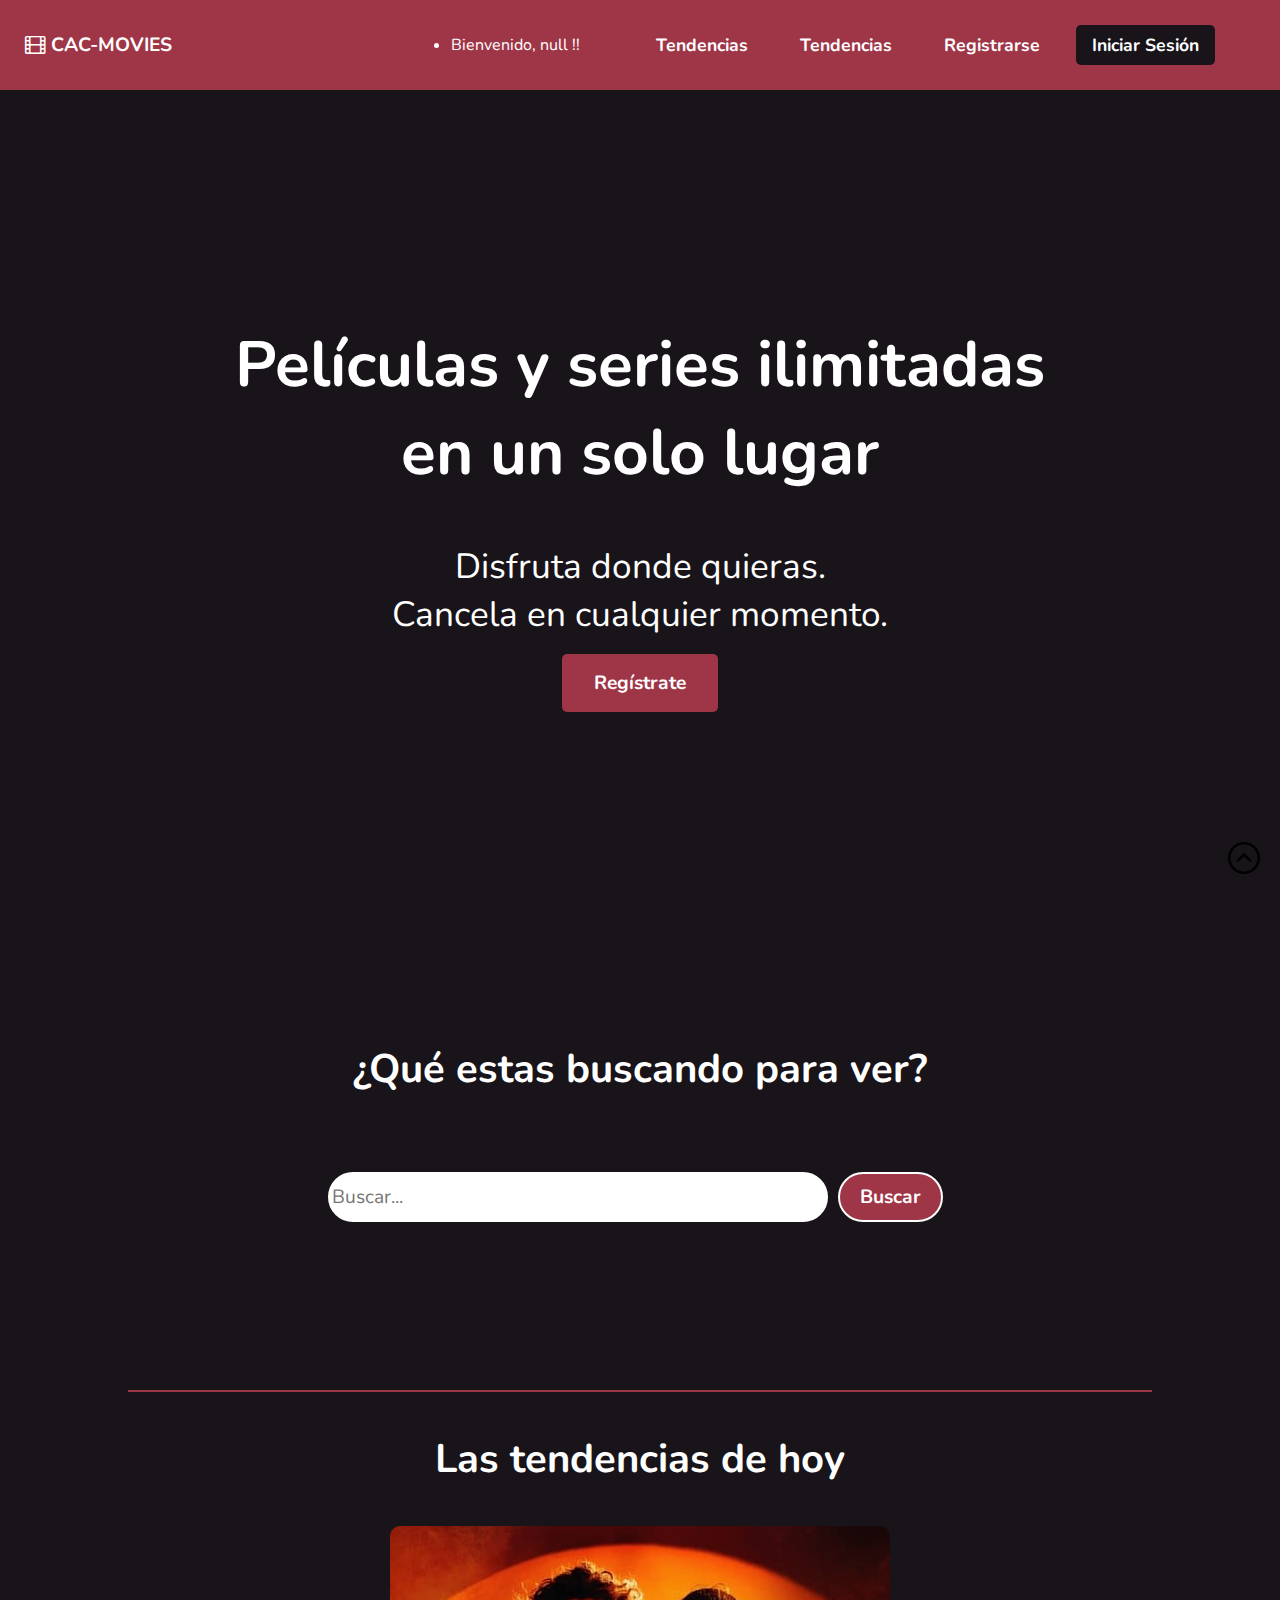
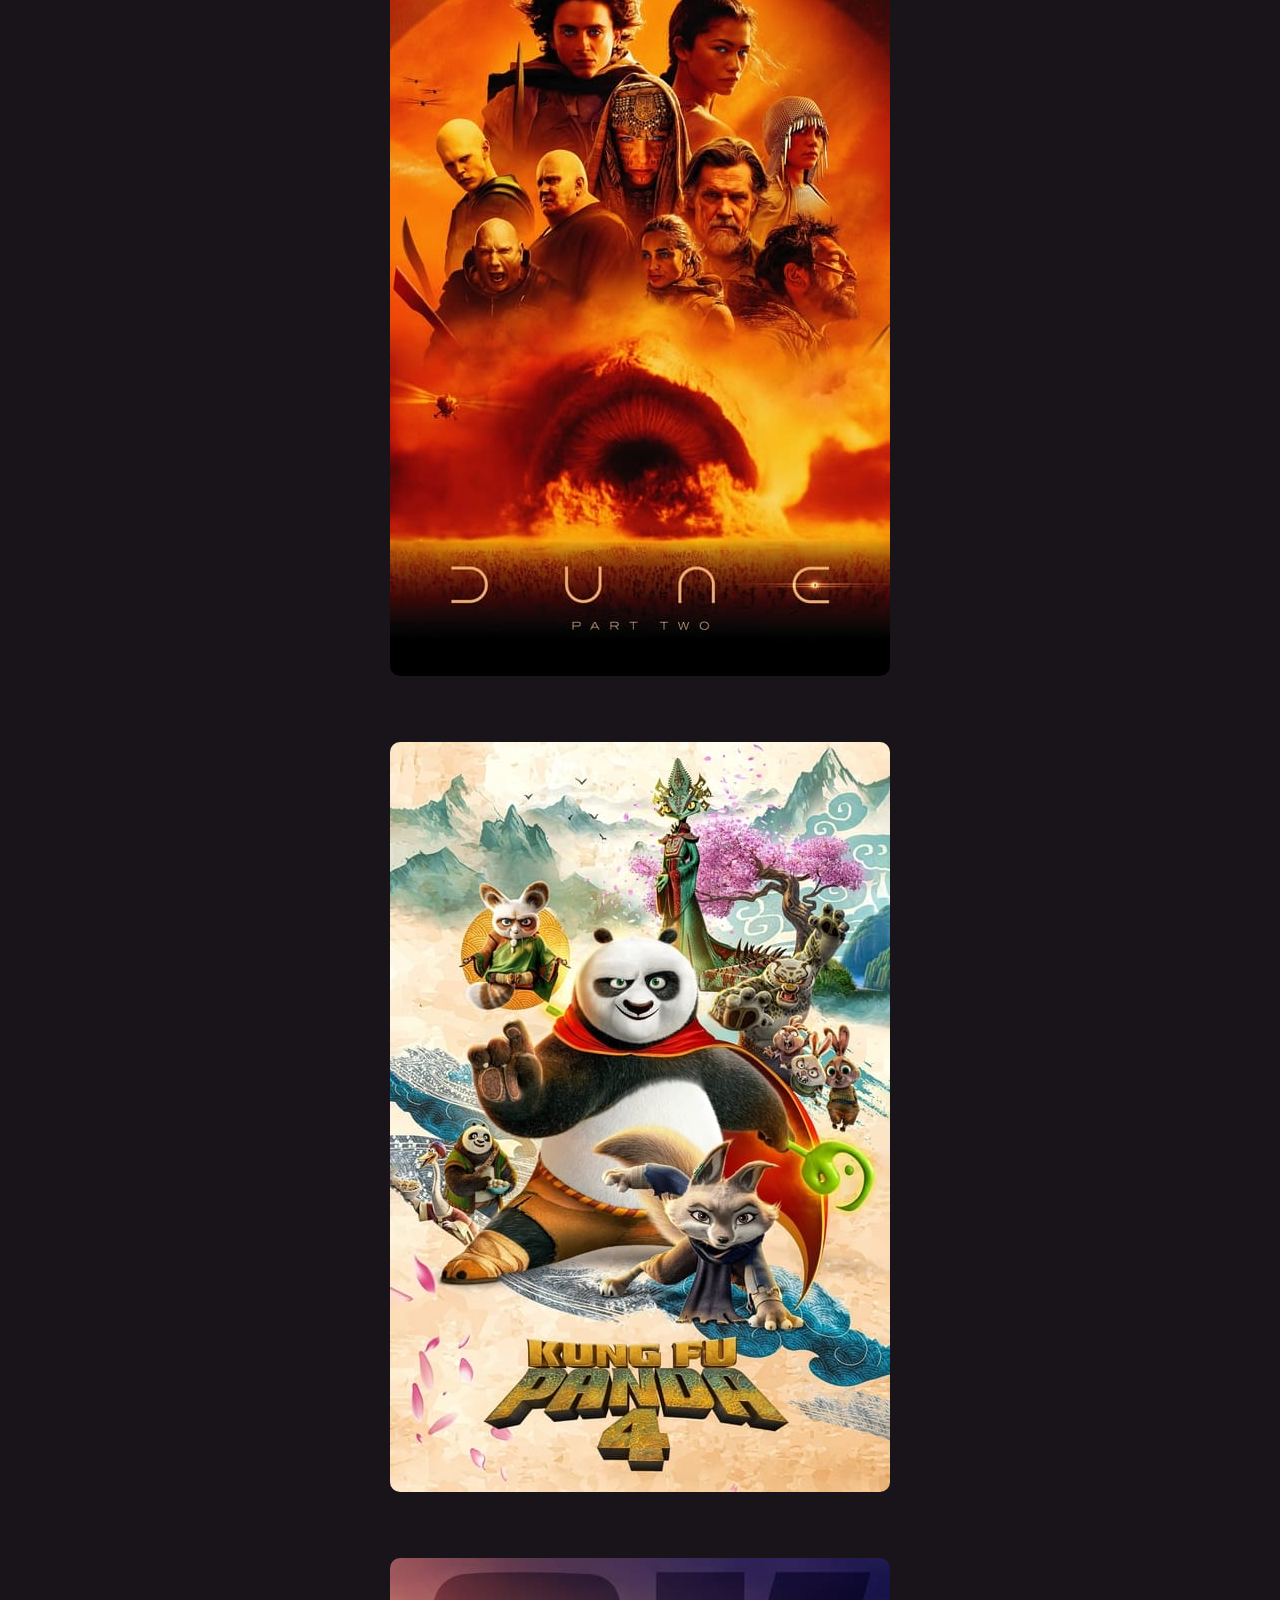
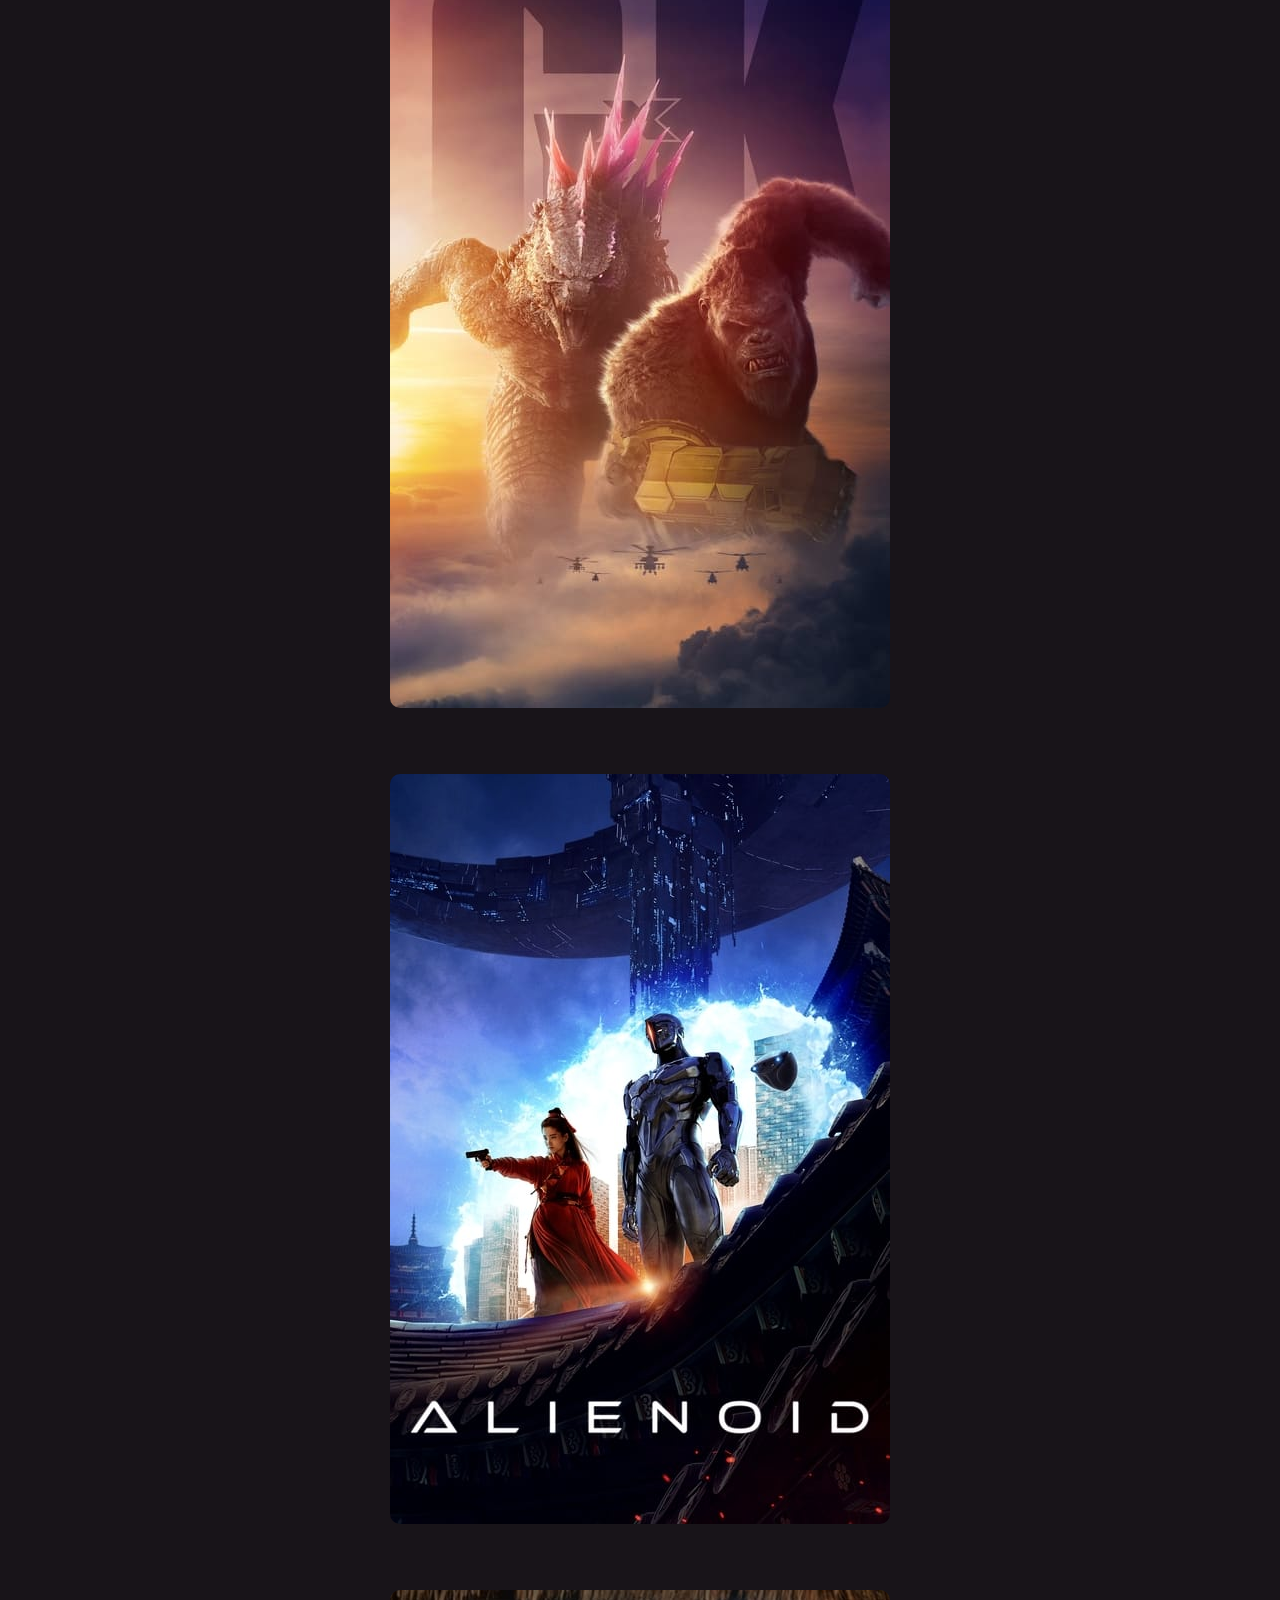
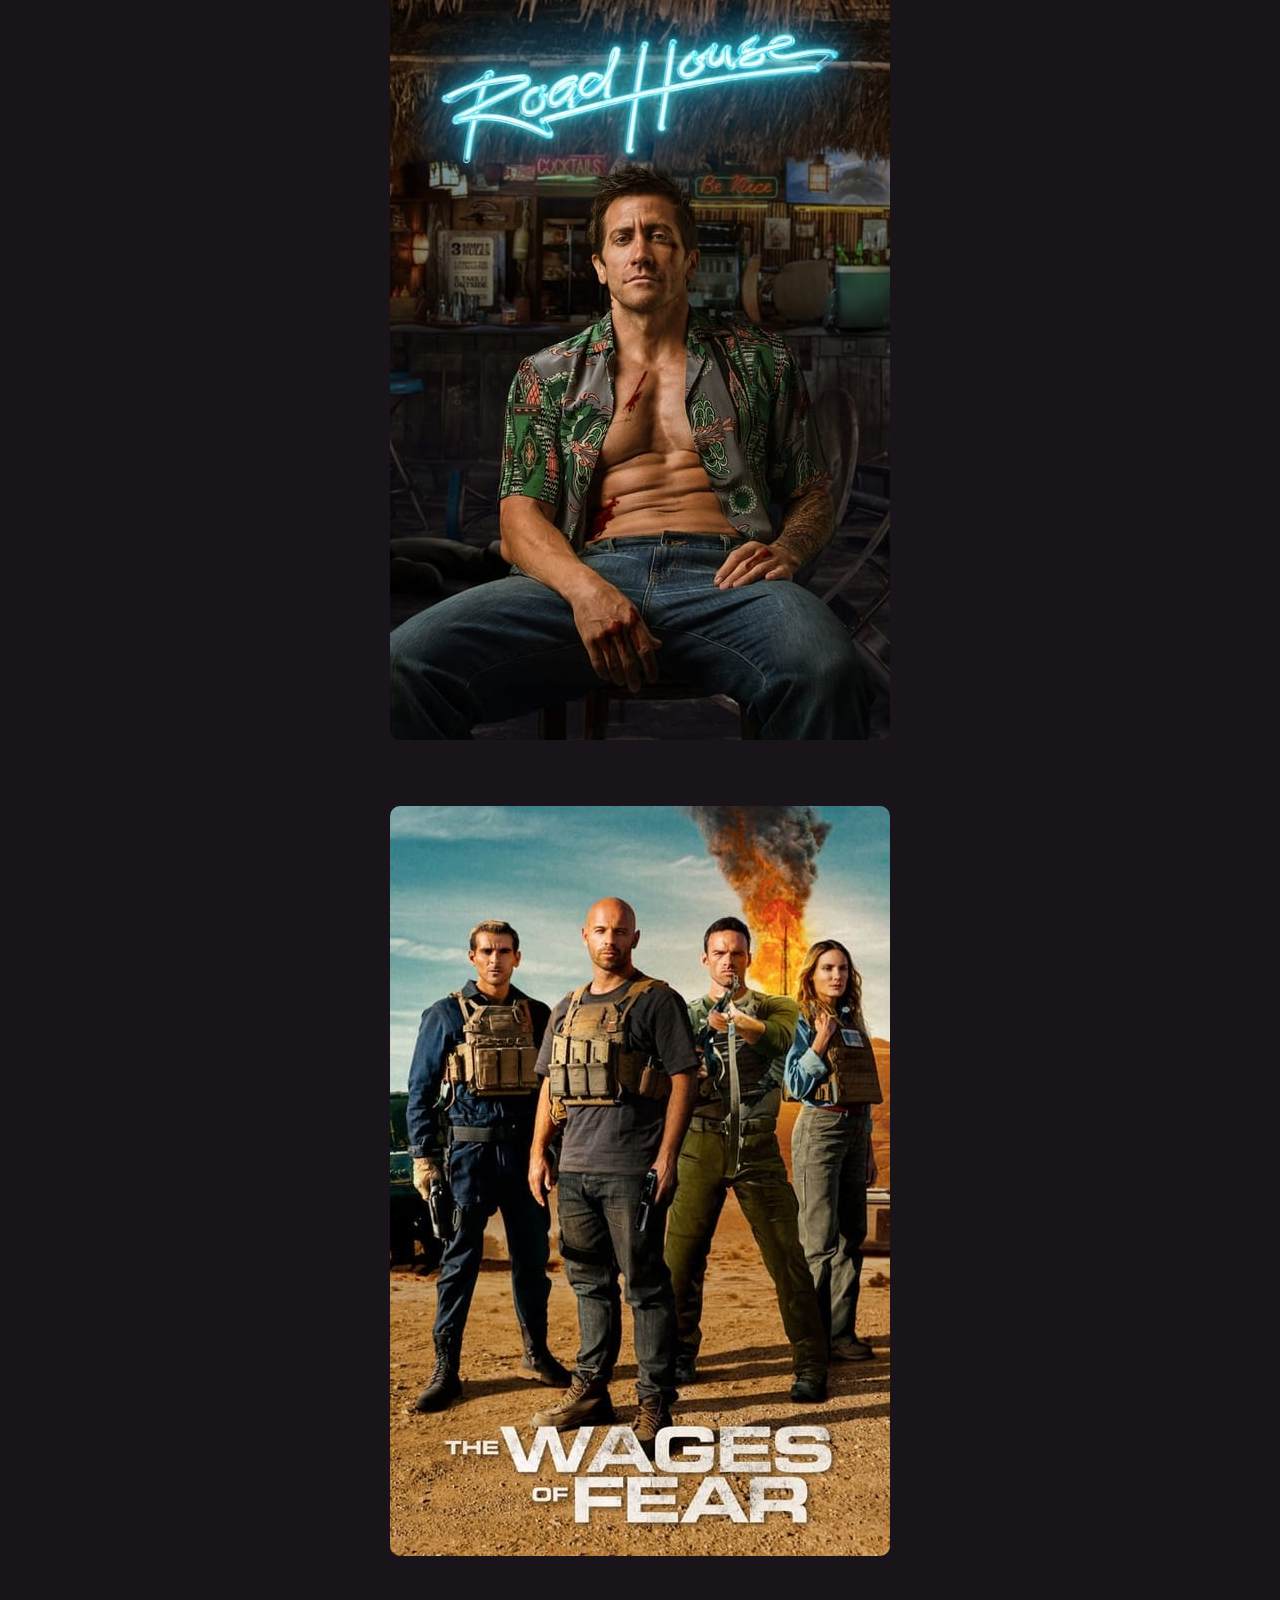
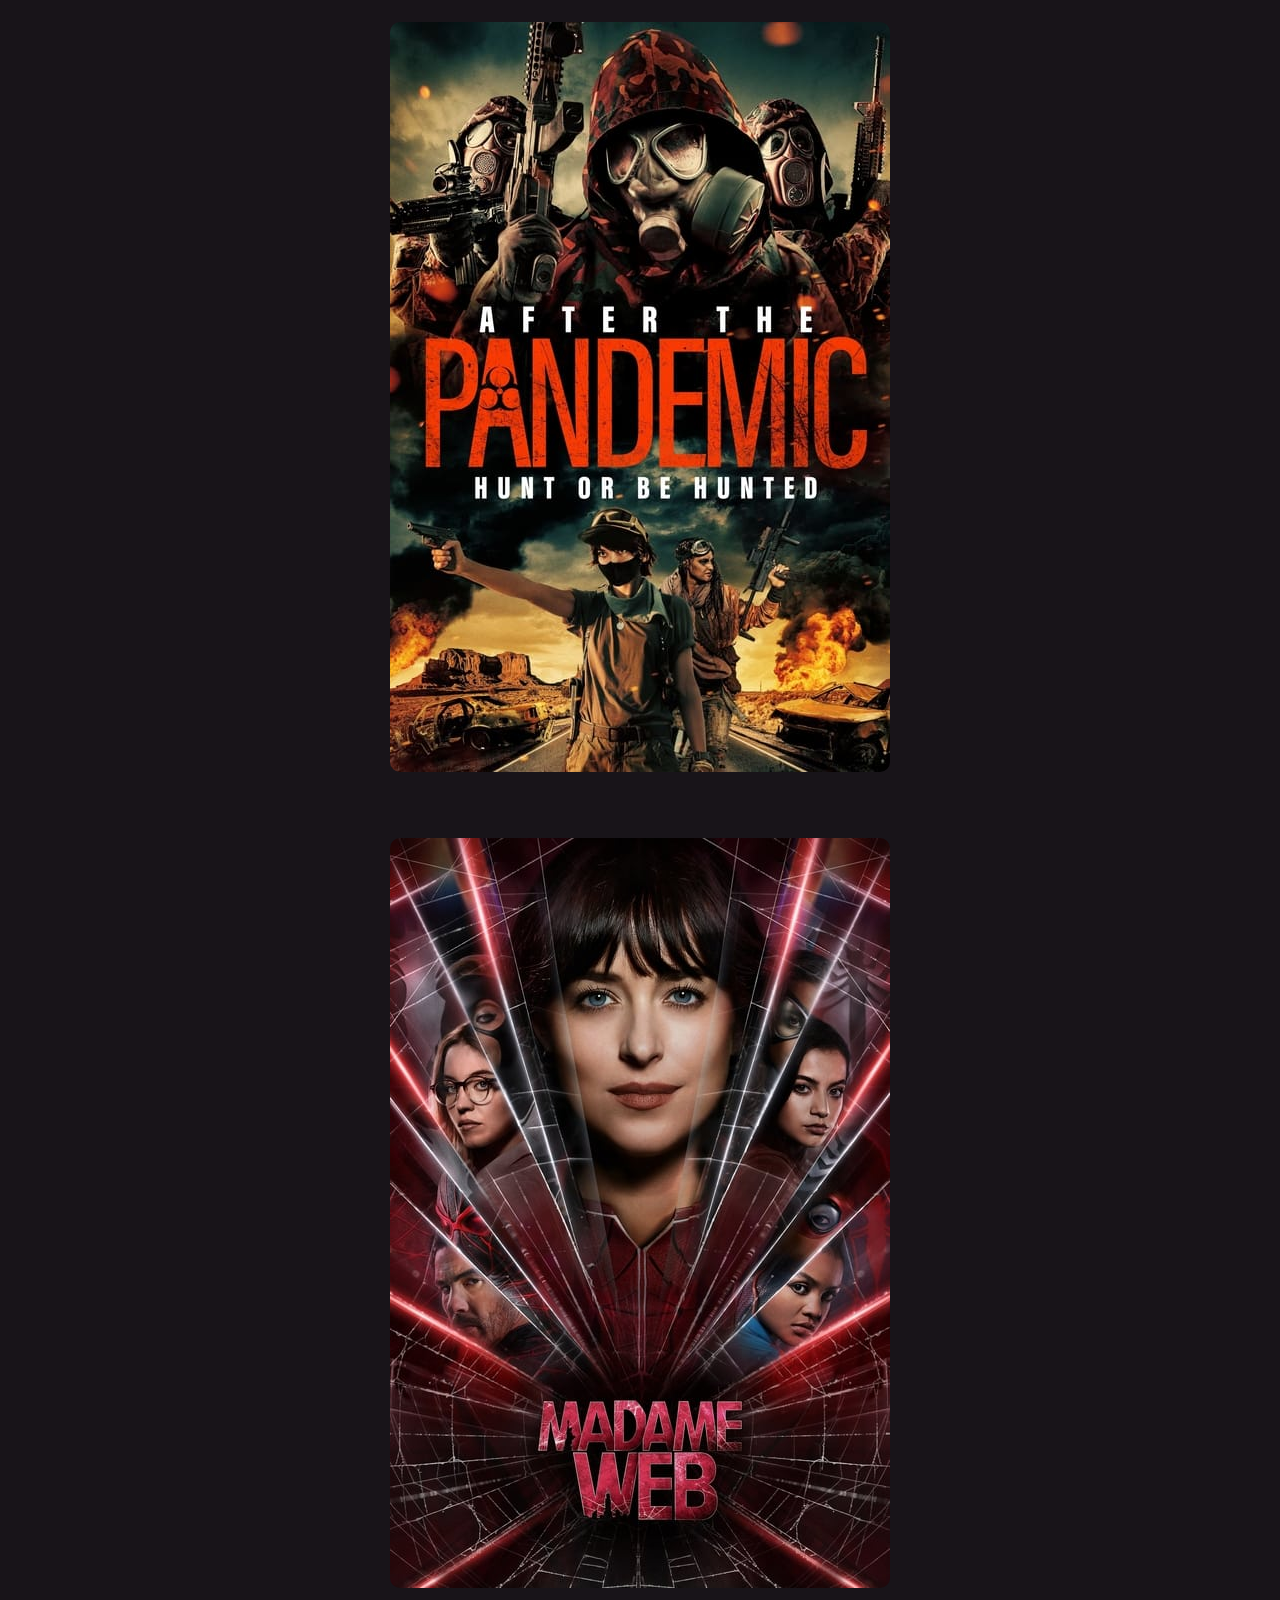
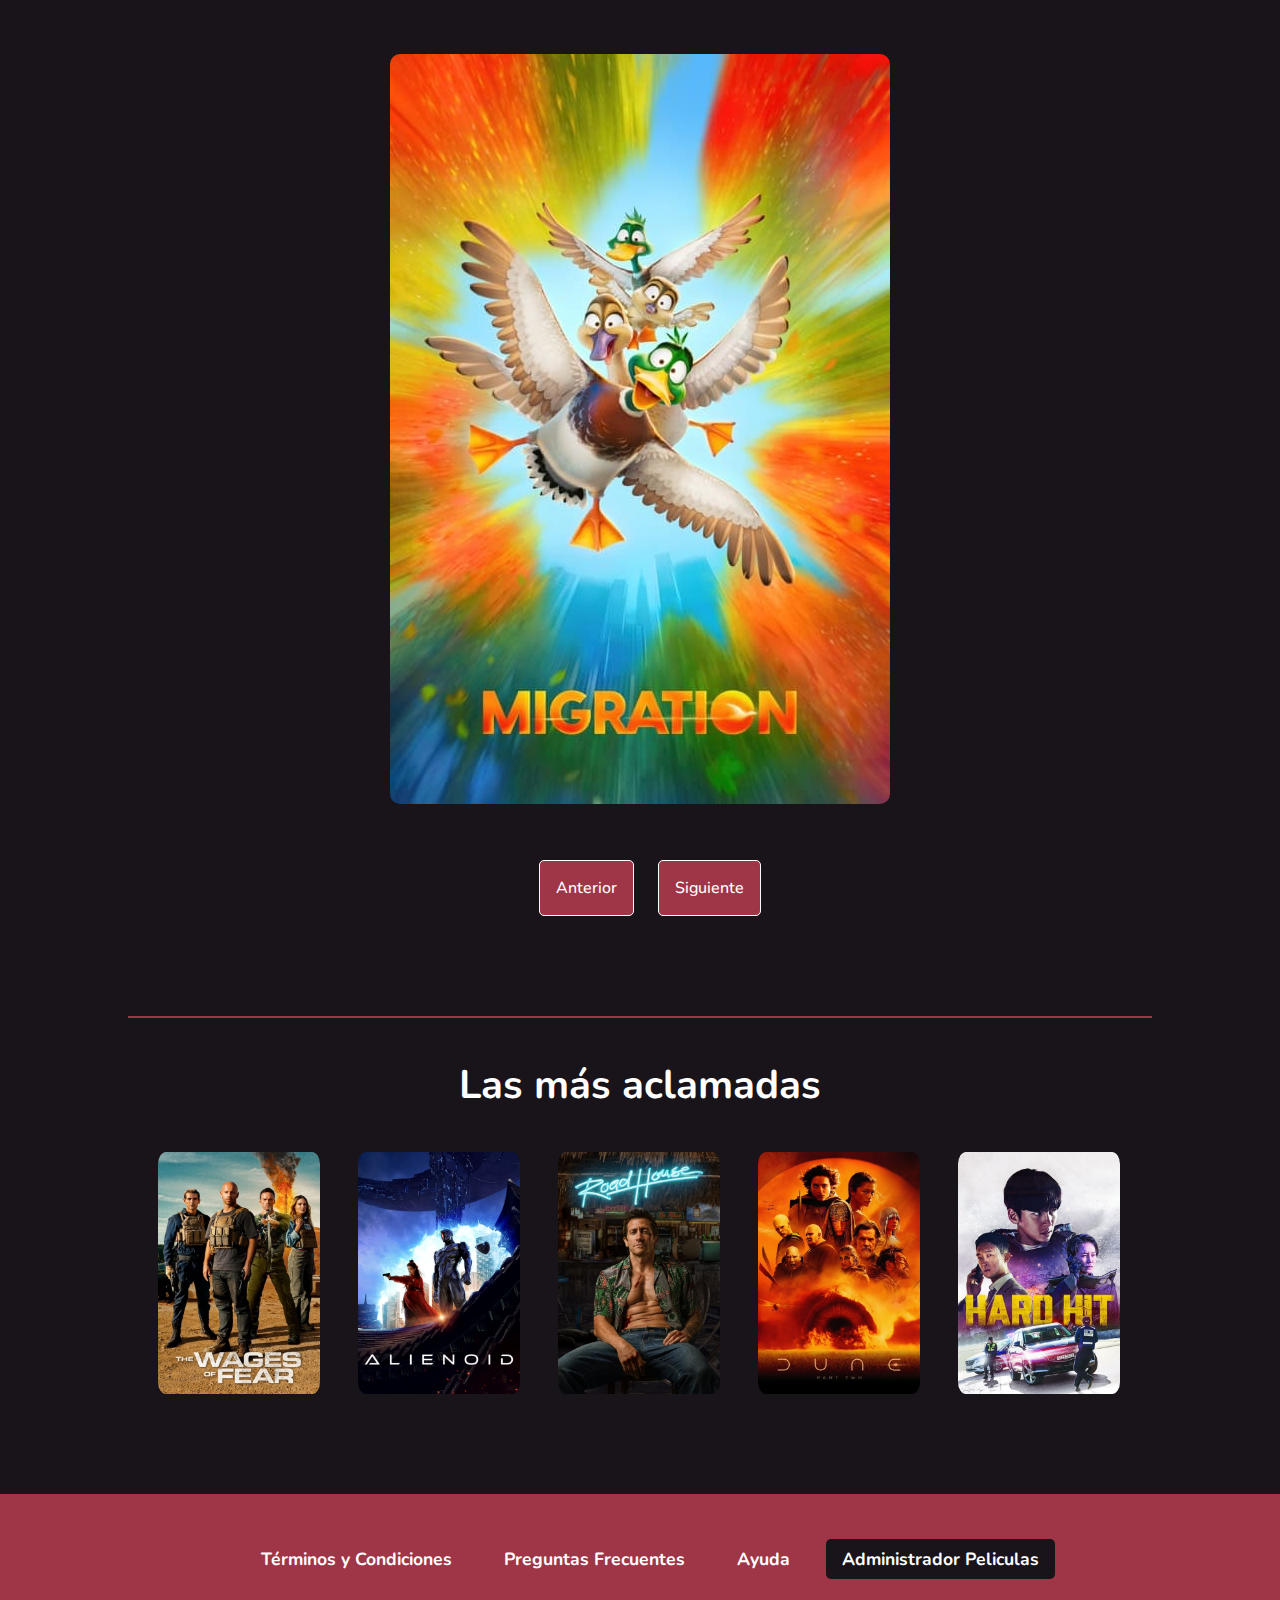
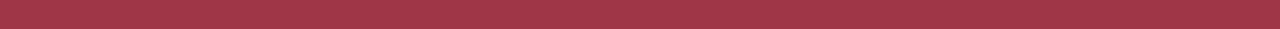
==== index.html @ 51de6f18 "Actualización de tp" ====
<!DOCTYPE html>
<html lang="estas">
<head>
    <meta charset="UTF-8">
    <meta http-equiv="X-UA-Compatible" content="IE=edge">
    <meta name="viewport" content="width=device-width, initial-scale=1.0">
    <link rel="stylesheet" href="https://cdnjs.cloudflare.com/ajax/libs/font-awesome/4.7.0/css/font-awesome.min.css">
    <link rel="stylesheet" href="assets/css/styles.css">
    <title>CAC-Movies</title>
</head>
<body>
    <header class="header">
        <a class="anclaLogo" href="#">
            <i class="fa fa-film"></i>
            <span>CAC-MOVIES</span>
        </a>
        <nav class="navegacion">

            <li class="listaItem">
                <span class="bienvenida" id="welcomeMessage"></span>
            </li>

            <ul class="listaNav">
                <li class="listaItem">
                    <a class="linkNav" href="#tendencias">Tendencias</a>
                </li>

                <li class="listaItem">
                    <a class="linkNav" href="#tendencias">Tendencias</a>
                </li>

                <li class="listaItem"  id="registerItem">
                    <a class="linkNav" href="pages/registrarse.html">Registrarse</a>
                </li>

                <li class="listaItem" id="loginItem">
                    <a class="linkNav iniciarSesion" href="pages/iniciosesion.html">Iniciar Sesión</a>
                </li>
            </ul>
        </nav>
    </header>
    <main id="main" class="main">
        <section class="sectionPrincipal">
            <h1 class="tituloPrincipal">
                Películas y series ilimitadas <br>en un solo lugar
            </h1>
            <h2 class="subtituloPrincipal">
                Disfruta donde quieras. <br>Cancela en cualquier momento.
            </h2>
            <a class="botonRegistrarse" href="pages/registrarse.html">Regístrate</a>
        </section>

        <section class="buscadorPrincipal">
            <h2 class="tituloSection">¿Qué estas buscando para ver?</h2>
            <form class="buscadorPeliculas">
                <input class="inputBuscador" type="text" placeholder="Buscar..." id="buscar" name="buscar">
                <input class="botonBuscador" type="submit" value="Buscar">
            </form>
        </section>

        <hr>

        <section id="tendencias" class="peliculasTendencia">
            <h3 class="tituloSection">Las tendencias de hoy</h3>
            <div class="peliculas" id="tendenciasContainer">
                <div class="peliculas">
                    <a href="pages/info.html">
                        <div class="pelicula">
                            <img class="imgTendencia" src="assets\img\peliculas\dune.jpg" alt="Dune: Part Two" loading="lazy">
                            <div class="tituloPelicula">
                                <h4>Dune: Part Two</h4>
                            </div>
                        </div>
                    </a>
                </div>

                <div class="peliculas">
                    <a href="pages/info.html">
                        <div class="pelicula">
                            <img class="imgTendencia" src="assets\img\peliculas\kung fu panda.jpg" alt="Kung Fu Panda 4" loading="lazy">
                            <div class="tituloPelicula">
                                <h4>Kung Fu Panda 4</h4>
                            </div>
                        </div>
                    </a>
                </div>

                <div class="peliculas">
                    <a href="pages/info.html">
                        <div class="pelicula">
                            <img class="imgTendencia" src="assets\img\peliculas\godzilla x kingkong.jpg" alt="Godzilla x Kong: The New Empire" loading="lazy">
                            <div class="tituloPelicula">
                                <h4>Godzilla x Kong: The New Empire</h4>
                            </div>
                        </div>
                    </a>
                </div>

                <div class="peliculas">
                    <a href="pages/info.html">
                        <div class="pelicula">
                            <img class="imgTendencia" src="assets\img\peliculas\alienoid.jpg" alt="Alienoid" loading="lazy">
                            <div class="tituloPelicula">
                                <h4>Alienoid</h4>
                            </div>
                        </div>
                    </a>
                </div>
                <div class="peliculas">
                    <a href="pages/info.html">
                        <div class="pelicula">
                            <img class="imgTendencia" src="assets\img\peliculas\roadhouse.jpg" alt="Road House" loading="lazy">
                            <div class="tituloPelicula">
                                <h4>Road House</h4>
                            </div>
                        </div>
                    </a>
                </div>
                <div class="peliculas">
                    <a href="pages/info.html">
                        <div class="pelicula">
                            <img class="imgTendencia" src="assets\img\peliculas\wages.jpg" alt="The Wages of Fear" loading="lazy">
                            <div class="tituloPelicula">
                                <h4>The Wages of Fear</h4>
                            </div>
                        </div>
                    </a>
                </div>
                <div class="peliculas">
                    <a href="pages/info.html">
                        <div class="pelicula">
                            <img class="imgTendencia" src="assets\img\peliculas\after the pandemic.jpg" alt="After the Pandemic" loading="lazy">
                            <div class="tituloPelicula">
                                <h4>After the Pandemic</h4>
                            </div>
                        </div>
                    </a>
                </div>
                <div class="peliculas">
                    <a href="pages/info.html">
                        <div class="pelicula">
                            <img class="imgTendencia" src="assets\img\peliculas\madame web.jpg" alt="Madame Web" loading="lazy">
                            <div class="tituloPelicula">
                                <h4>Madame Web</h4>
                            </div>
                        </div>
                    </a>
                </div>
                <div class="peliculas">
                    <a href="pages/info.html">
                        <div class="pelicula">
                            <img class="imgTendencia" src="assets\img\peliculas\migration.jpg" alt="Migration" loading="lazy">
                            <div class="tituloPelicula">
                                <h4>Migration</h4>
                            </div>
                        </div>
                    </a>
                </div>
            </div>
            <button class="boton">Anterior</button>
            <button class="boton">Siguiente</button>
        </section>

        <hr>

        <section class="peliculasAclamadas">
            <h3 class="tituloSection">Las más aclamadas</h3>
            <div class="aclamadas" id="aclamadasContainer">
                <a href="pages/info.html">
                    <div class="peliculaItem">
                        <img class="imgAclamada" src="assets/img/peliculas/wages.jpg" alt="The Wages of Fear" loading="lazy">
                    </div>
                </a>

                <a href="pages/info.html">
                    <div class="peliculaItem">
                        <img class="imgAclamada" src="assets/img/peliculas/alienoid.jpg" alt="Alienoid" loading="lazy">
                    </div>
                </a>

                <a href="pages/info.html">
                    <div class="peliculaItem">
                        <img class="imgAclamada" src="assets/img/peliculas/roadhouse.jpg" alt="Road House" loading="lazy">
                    </div>
                </a>

                <a href="pages/info.html">

                    <div class="pelicula">
                        <img class="imgTendencia" src="assets\img\peliculas\dune.jpg" alt="Dune: Part Two" loading="lazy">
                        <div class="tituloPelicula">
                            <h4>Dune: Part Two</h4>
                        </div>
                    </div>
                </a>

                <a href="pages/info.html">
                    <div class="peliculaItem">
                        <img class="imgAclamada" src="assets/img/peliculas/dune.jpg" alt="Dune: Part Two" loading="lazy">
                    </div>
                </a>

                <a href="pages/info.html">
                    <div class="peliculaItem">
                        <img class="imgAclamada" src="assets/img/peliculas/hard hit.jpg" alt="Hard Hit" loading="lazy">
                    </div>
                </a>

                <a href="pages/info.html">
                    <div class="peliculaItem">
                        <img class="imgAclamada" src="assets/img/peliculas/madame web.jpg" alt="Madame Web" loading="lazy">
                    </div>
                </a>

                <a href="pages/info.html">
                    <div class="peliculaItem">
                        <img class="imgAclamada" src="assets\img\peliculas\creation of the gods.jpg" alt="Creation of the Gods" loading="lazy">
                    </div>
                </a>

            </div>
        </section>

    </main>

    <footer class="footer">
        <nav class="navegacion">
            <ul class="listaNav">
                <li class="listaItem">
                    <a class="linkNav" href="#">Términos y Condiciones</a>
                </li>
                <li class="listaItem">
                    <a class="linkNav" href="#">Preguntas Frecuentes</a>
                </li>
                <li class="listaItem">
                    <a class="linkNav" href="#">Ayuda</a>
                </li>
                <li class="listaItem">
                    <a class="linkNav administradorPeliculas" href="#">Administrador Peliculas</a>
                </li>
            </ul>
        </nav>
        <a href="#  " class="flechaArriba">
            <img src="assets/img/flecha-hacia-arriba.png" alt="ir arriba flecha">
        </a>
    </footer>

    <script>
        // Obtener los elementos de 'Registrarse' e 'Iniciar Sesión'
        const registerItem = document.getElementById('registerItem');
        const loginItem = document.getElementById('loginItem');

        // Obtener el nombre del usuario del localStorage
        const userName = localStorage.getItem('userName');
    
        // Mostrar el mensaje de bienvenida
        const welcomeMessage = document.getElementById('welcomeMessage');
        welcomeMessage.textContent = `Bienvenido, ${userName} !!`;

        if (userName.length > 1) {
            // Ocultar los elementos de 'Registrarse' e 'Iniciar Sesión'
            registerItem.style.display = 'none';
            loginItem.style.display = 'none';
        }
      </script>
</body>
</html>
---- assets/css/styles.css ----
@import url('https://fonts.googleapis.com/css2?family=Nunito:ital,wght@0,200..1000;1,200..1000&display=swap');

@keyframes tilt-shaking {
    0% { transform: translate(0, 0) rotate(0deg); }
    10%, 90% { transform: translate(-5px, 0) rotate(-5deg); }
    20%, 80% { transform: translate(5px, 0) rotate(5deg); }
    30%, 50%, 70% { transform: translate(-5px, 0) rotate(-5deg); }
    40%, 60% { transform: translate(5px, 0) rotate(5deg); }
    100% { transform: translate(0, 0) rotate(0deg); }
}

@keyframes fadeIn {
    from {
        opacity: 0;
    }

    to {
        opacity: 1;
    }
}

* {
    margin: 0;
    padding: 0;
    box-sizing: border-box;
    font-family: 'Nunito', sans-serif;
}

::-webkit-scrollbar {
    width: 10px;
}

::-webkit-scrollbar-thumb {
    background: #9f3647;
}

body {
    background-color: #181419;
    color: white;
    display: block;
    animation: myanimation 2s ease-in-out infinite;
    -webkit-animation: myanimation 2s ease-in-out infinite;
    animation: fadeIn 0.5s ease-in-out;
}

a {
    text-decoration: none;
    color: white;
}

header {
    display: block;
    unicode-bidi: isolate;
}

nav {
    display: block;
    unicode-bidi: isolate;
}

ul {
    display: block;
    list-style-type: disc;
    margin-block-start: 1em;
    margin-block-end: 1em;
    margin-inline-start: 0px;
    margin-inline-end: 0px;
    padding-inline-start: 40px;
    unicode-bidi: isolate;
}

li {
    display: list-item;
    text-align: -webkit-match-parent;
    unicode-bidi: isolate;
}

.anclaLogo {
    text-decoration: none;
    color: #ffffff;
    font-weight: 700;
    font-size: 1.2rem;
    padding-left: 20px;
}

.anclaLogo:hover {
    animation-name: tilt-shaking;
    animation-duration: 1s;
    animation-iteration-count: infinite;
}

.header {
    background-color: #9f3647;
    color: #ffffff;
    height: 10vh;
    position: sticky;
    top: 0;
    z-index: 10;
    display: flex;
    justify-content: space-between;
    align-items: center;
    padding: 5px;
}

.navegacion {
    display: flex;
    justify-content: space-between;
    align-items: center;
    margin-left: 40px;
    margin-right: 40px;
    padding: 1.5rem 0;
}

.listaNav {
    list-style: none;
    display: flex;
    align-items: center
}

.listaItem {
    margin-right: 20px;
}

.linkNav {
    text-decoration: none;
    color: #ffffff;
    font-weight: 700;
    font-size: 1.1rem;
    padding: 0.5rem 1rem;
    transition: transform 0.3s, box-shadow 0.3s;
    border-radius: 5px;
}

.linkNav.iniciarSesion {
    background-color: #181419;
    color: white;
    transition: transform 0.3s, box-shadow 0.3s;
}

.linkNav:hover {
    box-shadow: 0 5px 15px rgba(0,0,0,0.5);
}

.linkNav.linkNav.iniciarSesion:hover {
    background-color: #832438;
}

section {
    display: block;
    unicode-bidi: isolate;
}

h1 {
    display: block;
    font-size: 2em;
    margin-block-start: 0.67em;
    margin-block-end: 0.67em;
    margin-inline-start: 0px;
    margin-inline-end: 0px;
    font-weight: bold;
    unicode-bidi: isolate;
}

.sectionPrincipal {
    color: white;

    /* background: linear-gradient(to right top, #0000008a, #0000008a), url('assets/img/banner-bg.webp');
    background-size: cover;
    background-position: center; */

    background-image: url('assets/img/banner-bg.webp');
    background-size: cover;
    background-position: center;

    height: 90vh;
    display: flex;
    flex-direction: column;
    justify-content: center;
    align-items: center;
    text-align: center;
}

.tituloPrincipal {
    font-size: 4rem;
    font-weight: 700;
    margin-bottom: 1rem;
}

h2 {
    display: block;
    font-size: 1.5em;
    margin-block-start: 0.83em;
    margin-block-end: 0.83em;
    margin-inline-start: 0px;
    margin-inline-end: 0px;
    font-weight: bold;
    unicode-bidi: isolate
}

.subtituloPrincipal {
    font-size: 2.2rem;
    font-weight: 400;
    margin-bottom: 1rem;
}

.botonRegistrarse {
    background-color: #9f3647;
    color: #ffffff;
    padding: 1rem 2rem;
    border-radius: 5px;
    font-size: 1.2rem;
    font-weight: 700;
    text-decoration: none;
    transition: transform 0.3s, box-shadow 0.3s;
}

.botonRegistrarse:hover {
    transform: scale(0.95);
    box-shadow: 0 0 15px rgba(255, 255, 255, 0.5);
}

.buscadorPrincipal {
    background-color: #181419;
    color: rgb(255, 255, 255);
    height: 50vh;
    display: flex;
    flex-direction: column;
    justify-content: center;
    align-items: center;
}

.tituloSection {
    font-size: 2.5rem;
    font-weight: 700;
    margin-bottom: 1rem;
}

form {
    display: block;
    margin-top: 0em;
    unicode-bidi: isolate
}

.buscadorPeliculas {
    display: flex;
    justify-content: center;
    align-items: center;
    margin-top: 1rem;
}

input {
    text-rendering: auto;
    color: fieldtext;
    letter-spacing: normal;
    word-spacing: normal;
    line-height: normal;
    text-transform: none;
    text-indent: 0px;
    text-shadow: none;
    display: inline-block;
    text-align: start;
    appearance: auto;
    -webkit-rtl-ordering: logical;
    cursor: text;
    background-color: field;
    margin: 0em;
    padding: 1px 0px;
    border-width: 2px;
    border-style: inset;
    border-color: light-dark(rgb(118, 118, 118), rgb(133, 133, 133));
    border-image: initial;
    padding-block: 1px;
    padding-inline: 2px;
}

input[type="text" i] {
    padding-block: 1px;
    padding-inline: 2px;
}

.inputBuscador {
    border: 2px solid white;
    border-radius: 25px;
    color: #000000;
    font-size: 1.2rem;
    height: 50px;
    margin: 20px 0px;
    outline: none;
    padding: 0px 20px;
    width: 500px;
}

.botonBuscador {
    background-color: #9f3647;
    display: inline-block;
    color: #ffffff;
    height: 50px;
    margin: 20px 10px;
    padding: 0 20px;
    border-radius: 25px;
    font-size: 1.2rem;
    font-weight: 700;
    border: 2px solid white;
    text-align: center;
    transition: transform 0.3s, box-shadow 0.3s;
}

.botonBuscador:hover {
    transform: scale(0.95);
}

hr {
    border: 1px solid #9f3647;
    width: 80%;
    margin: 0 auto;
    margin-top: 40px;
}

.peliculas {
    display: flex;
    justify-content: center;
    flex-wrap: wrap;
    gap: 60px;
}

.peliculasTendencia {
    width: 80%;
    margin: 0 auto;
    text-align: center;
    margin-top: 10px;
}

h3 {
    display: block;
    font-size: 1.17em;
    margin-block-start: 1em;
    margin-block-end: 1em;
    margin-inline-start: 0px;
    margin-inline-end: 0px;
    font-weight: bold;
    unicode-bidi: isolate;
}

.boton {
    border: 1px solid white;
    box-sizing: content-box;
    margin-top: 50px;
    margin-left: 20px;
    background-color: #9f3647;
    color: #ffffff;
    padding: 1rem 1rem;
    border-radius: 5px;
    font-size: 1rem;
    font-weight: 500;
    text-decoration: none;
    margin-bottom: 60px;
    transition: transform 0.3s, box-shadow 0.3s;
}

.boton:hover {
    transform: scale(0.95);
    box-shadow: 0 0 15px rgba(255, 255, 255, 0.5);
}

button {
    appearance: auto;
    text-rendering: auto;
    color: buttontext;
    letter-spacing: normal;
    word-spacing: normal;
    line-height: normal;
    text-transform: none;
    text-indent: 0px;
    text-shadow: none;
    display: inline-block;
    text-align: center;
    align-items: flex-start;
    cursor: default;
    box-sizing: border-box;
    background-color: buttonface;
    margin: 0em;
    padding-block: 1px;
    padding-inline: 6px;
    border-width: 2px;
    border-style: outset;
    border-color: buttonborder;
    border-image: initial;
}

.peliculasAclamadas {
    width: 80%;
    margin: 0 auto;
    text-align: center;
    margin-top: 10px;
    margin-bottom: 60px;
}

.tituloSection {
    font-size: 2.5rem;
    font-weight: 700;
    margin-bottom: 40px;
}

.aclamadas {
    overflow-x: scroll;
    overflow-y: hidden;
    width: 100%;
    display: flex;
    justify-content: flex-start;
    align-items: flex-start;
    padding: 0px 0px 40px 0px;
}

.peliculaItem {
    border-radius: 25px;
    width: 170px;
    min-width: 170px;
    font-size: 20px;
    cursor: pointer;
    margin-left: 30px;
    display: flex;
    flex-direction: column;
    justify-content: space-between;
}

.imgAclamada {
    border-radius: 5%;
    width: 95%;
    height: 95%;
    object-fit: cover;
}

img {
    overflow-clip-margin: content-box;
    overflow: clip;
}

footer {
    display: block;
    unicode-bidi: isolate;
}

/* @media (max-width: 768px) */
.footer {
    height: initial;
    padding-top: 15px;
    padding-bottom: 20px;
}

.footer {
    background-color: #9f3647;
    color: #ffffff;
    height: 15vh;
    display: flex;
    justify-content: center;
    align-items: center;
}

/* @media (max-width: 768px) */
.administradorPeliculas {
    padding: 0.5rem 0.8rem;
}

/* .linkNav {
    font-size: 1rem;
} */

.administradorPeliculas {
    background-color: #181419;
    color: white;
    padding: 0.5rem 1rem;
    border-radius: 5px;
}

.flechaArriba {
    position: fixed;
    bottom: 20px;
    right: 20px;
    color: white;
    cursor: pointer;
}

.imgTendencia {
    width: 100%;
    object-fit: cover;
    border-radius: 10px;
    transition: transform 0.3s, box-shadow 0.3s;
}

.tituloPelicula {
    z-index: 2;
    position: absolute;
    text-align: center;
    top: 50%;
    left: 50%;
    max-width: 20rem;
    width: 100%;
    transform: translateY(-50%) translateX(-50%);
}

/* #tendenciasContainer {
    display: grid;
    grid-template-columns: repeat(4, 1fr);
    gap: 50px;
} */

.pelicula {
    border-radius: 10px;
    transition: transform 0.3s, box-shadow 0.3s;
    /* display: grid;
    grid-template-columns: repeat(4, 1fr);
    gap: 50px; */
}

/* .imgTendencia:hover {
    transform: scale(0.92);
    filter: blur(1px);
    box-shadow: 0 0 30px #9f3647;
} */

.pelicula .imgTendencia {
    transition: opacity 0.5s, transform 0.3s, box-shadow 0.3s;
}

.pelicula:hover .imgTendencia {
    opacity: 0.7;
    transform: scale(0.92);
    box-shadow: 0 0 30px #9f3647;
}

.pelicula .tituloPelicula {
    position: absolute;
    top: 50%;
    left: 50%;
    transform: translate(-50%, -50%);
    color: white;
    text-shadow: 2px 2px 4px black;
    opacity: 0;
    transition: opacity 0.5s, transform 0.3s, box-shadow 0.3s;
}

.pelicula:hover .tituloPelicula {
    opacity: 1;
}

.tituloPelicula {
    opacity: 0;
    transition: opacity 0.5s;
}

.tituloPelicula:hover {
    opacity: 1;
}

/* mis estilos */
.container {
    display: flex;
    justify-content: center;
    align-items: center;
    height: 100vh;
  }
  
  .centered-form {
    opacity: 0;
    transform: translateY(-50px);
    animation: slideFromTop 0.5s forwards;
    background-color: #3b3939;
    padding: 20px;
    text-align: right; /* Alineación del contenido a la derecha */
  }

  .form-title {
    text-align: center;
    margin-top: 20px;
  }

  .form-group label {
    display: inline-block;
    text-align: left;
    width: 99%;
  }

  .centered-form input[type="email"], .centered-form input[type="password"] {
    padding: 5px;
    border-radius: 15px;
  }

.centered-form input[type="email"]:focus, .centered-form input[type="password"]:focus {
  /*border-color: #9b393d; */
  outline-color: #d43d42;
  border-width: 4px;
}

  .centered-form .form-group {
    margin-bottom: 20px;
    width: 100%; /* Ancho del 100% para las cajas de texto */
  }
  
  .centered-form .form-control {
    width: 100%; /* Ancho del 100% para las cajas de texto */
  }
  
  .centered-form button {
    margin: 0 auto; /* Centrar el botón horizontalmente */
    display: block; /* Convertir el botón en un bloque para que ocupe todo el ancho disponible */
    font-size: 18px;
    height: 40px;
    margin-top: 20px;
    /*font-family: Verdana, Geneva, Tahoma, sans-serif;*/
    font-weight: bold;
    border-radius: 20px;
    padding: 5px 45px;
    background-color: #9b393d; /* Color de fondo predeterminado */
    color: #FFFFFF; /* Color de fuente predeterminado */
    transition: background-color 0.3s, color 0.3s;
  }

  .centered-form button:hover {
    background-color: #ffffff; /* Cambia el color de fondo al pasar el mouse */
    color: #2c1716; /* Cambia el color de fuente al pasar el mouse */
  }
  
  @keyframes slideFromTop {
    0% {
      opacity: 0;
      transform: translateY(-50px);
    }
    100% {
      opacity: 1;
      transform: translateY(0);
    }
  }
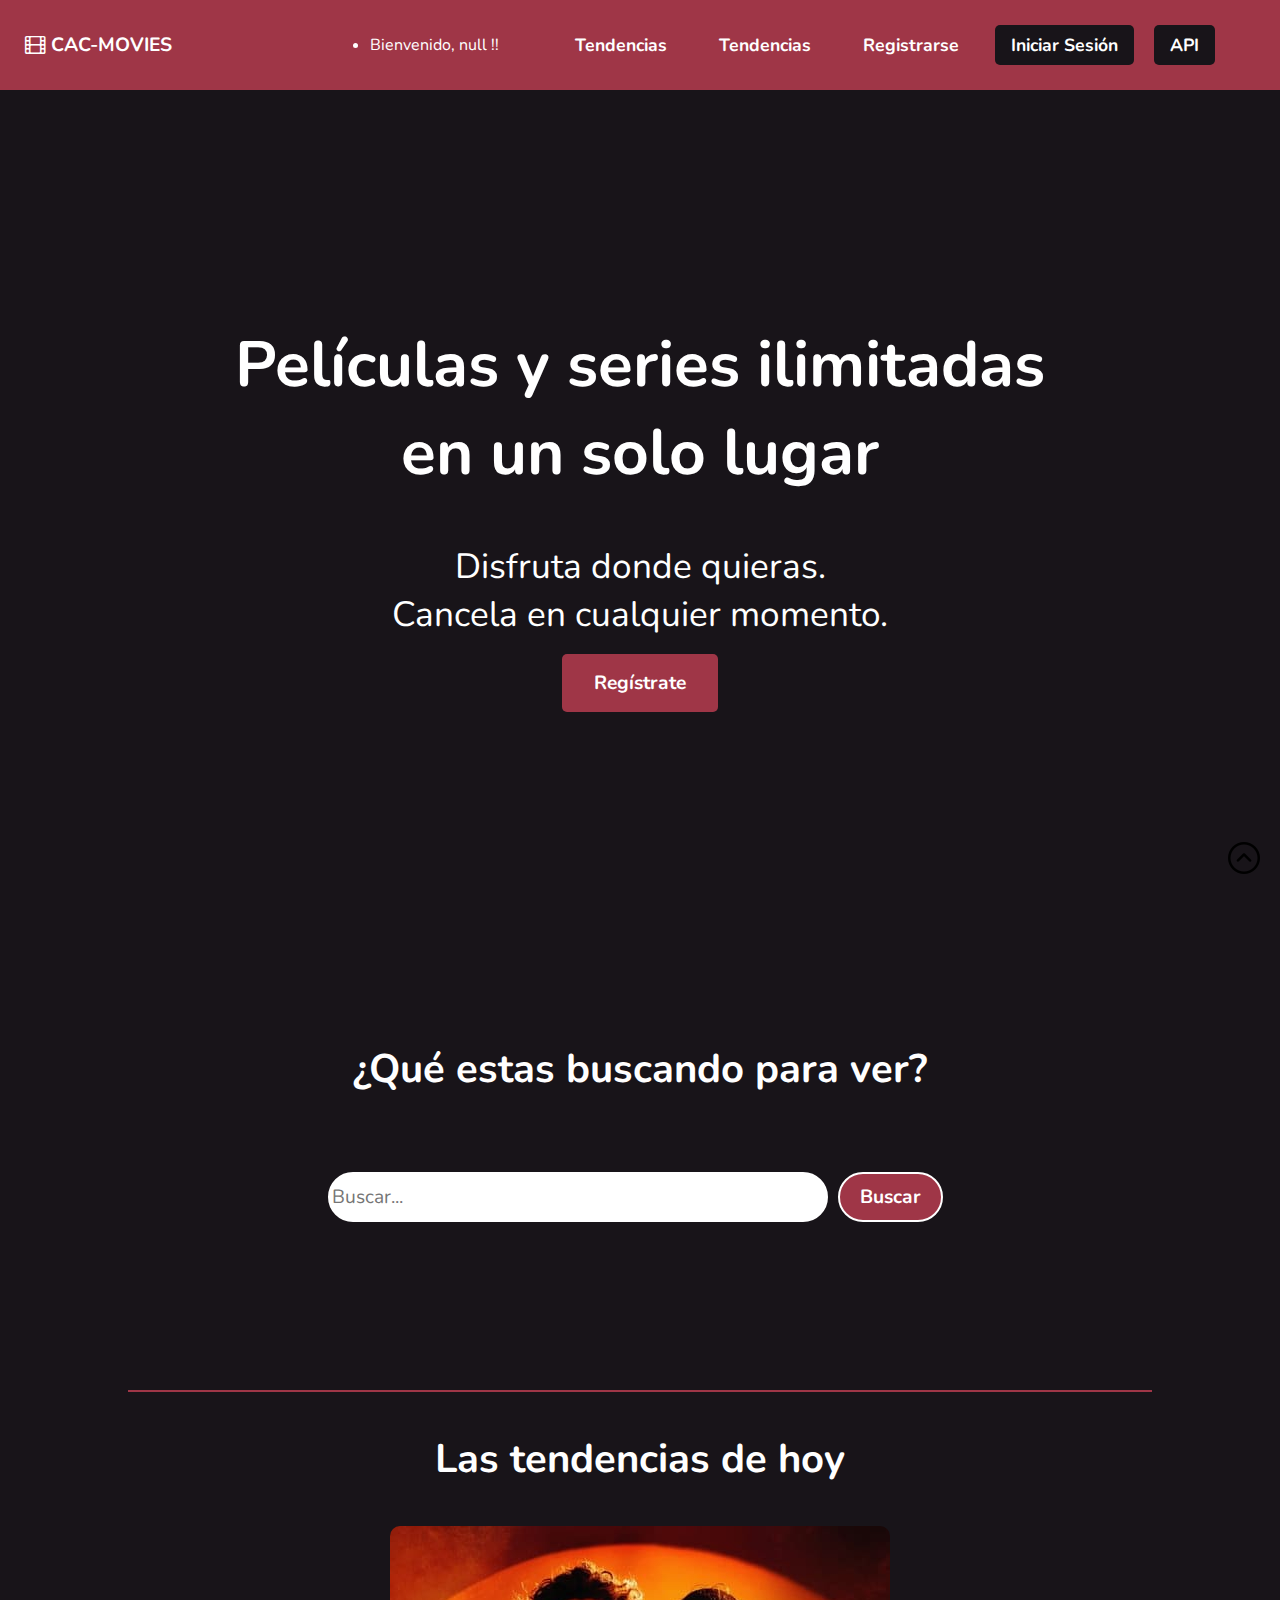
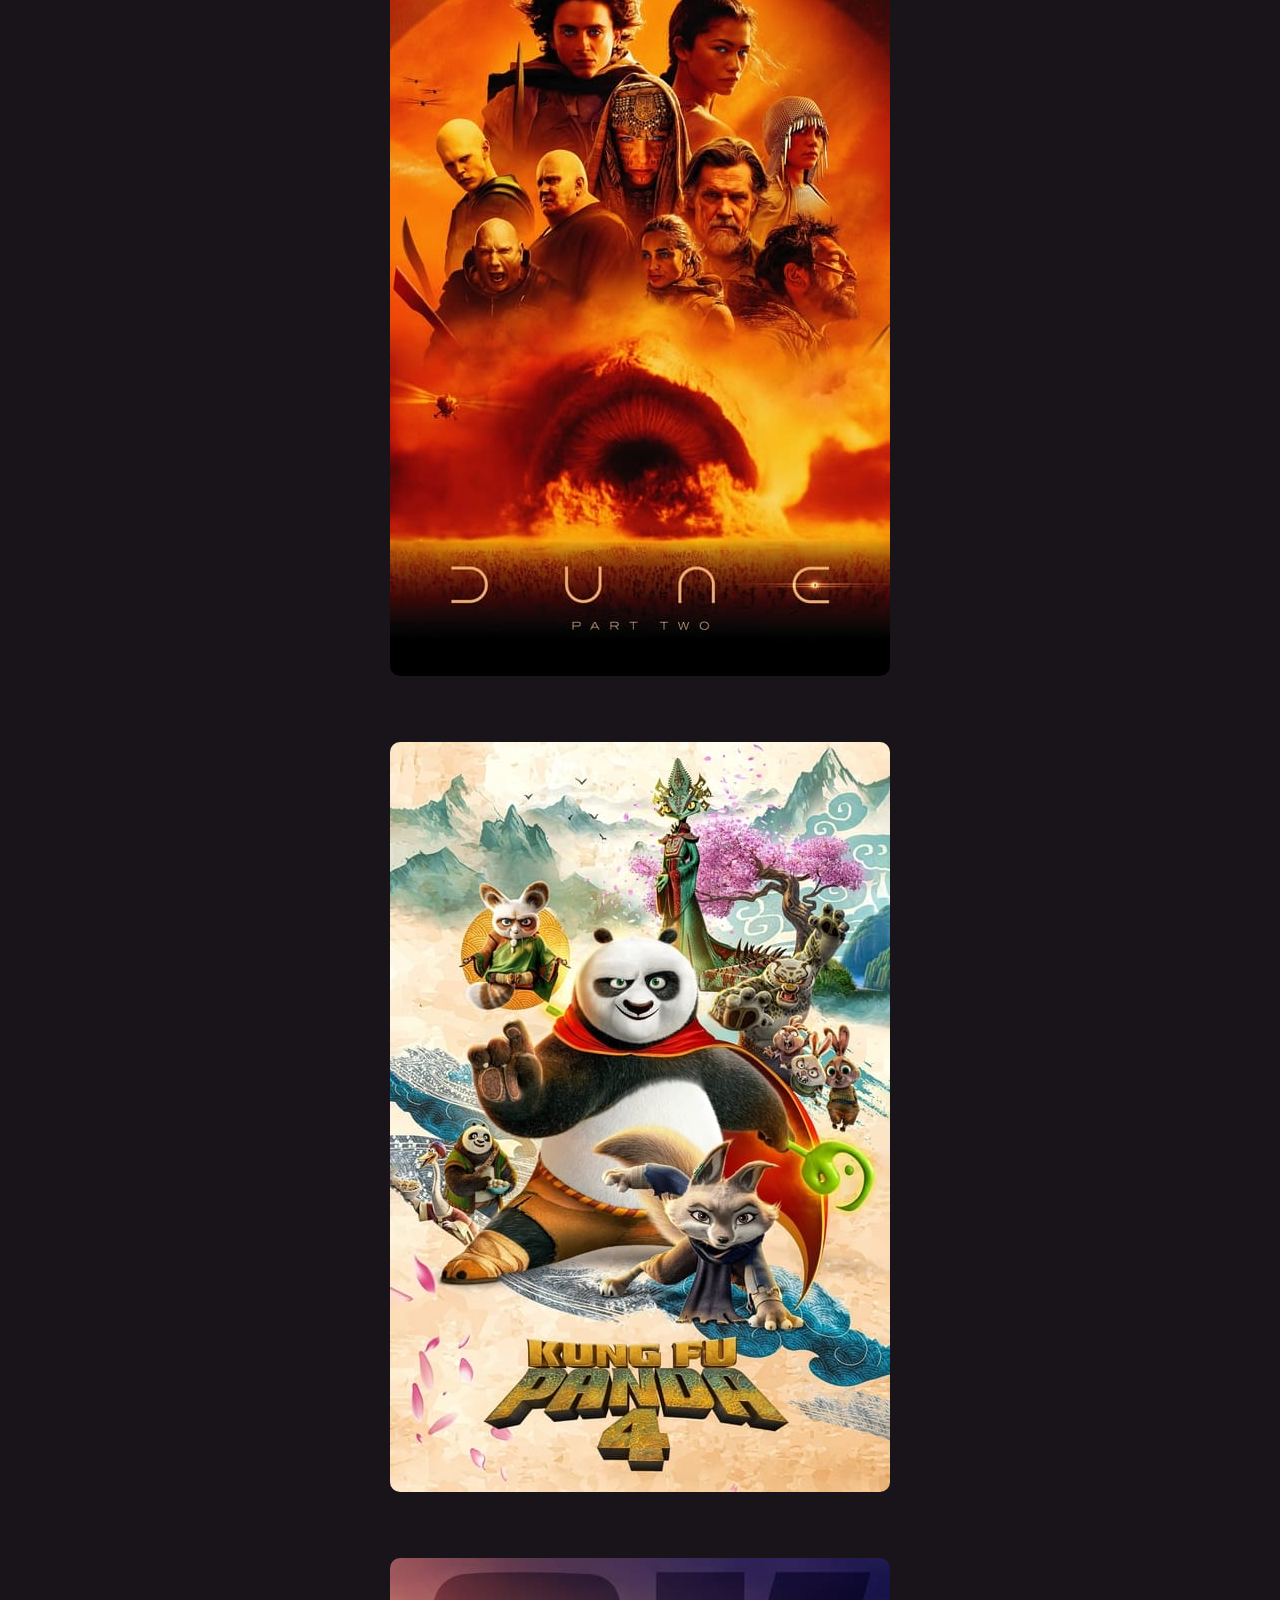
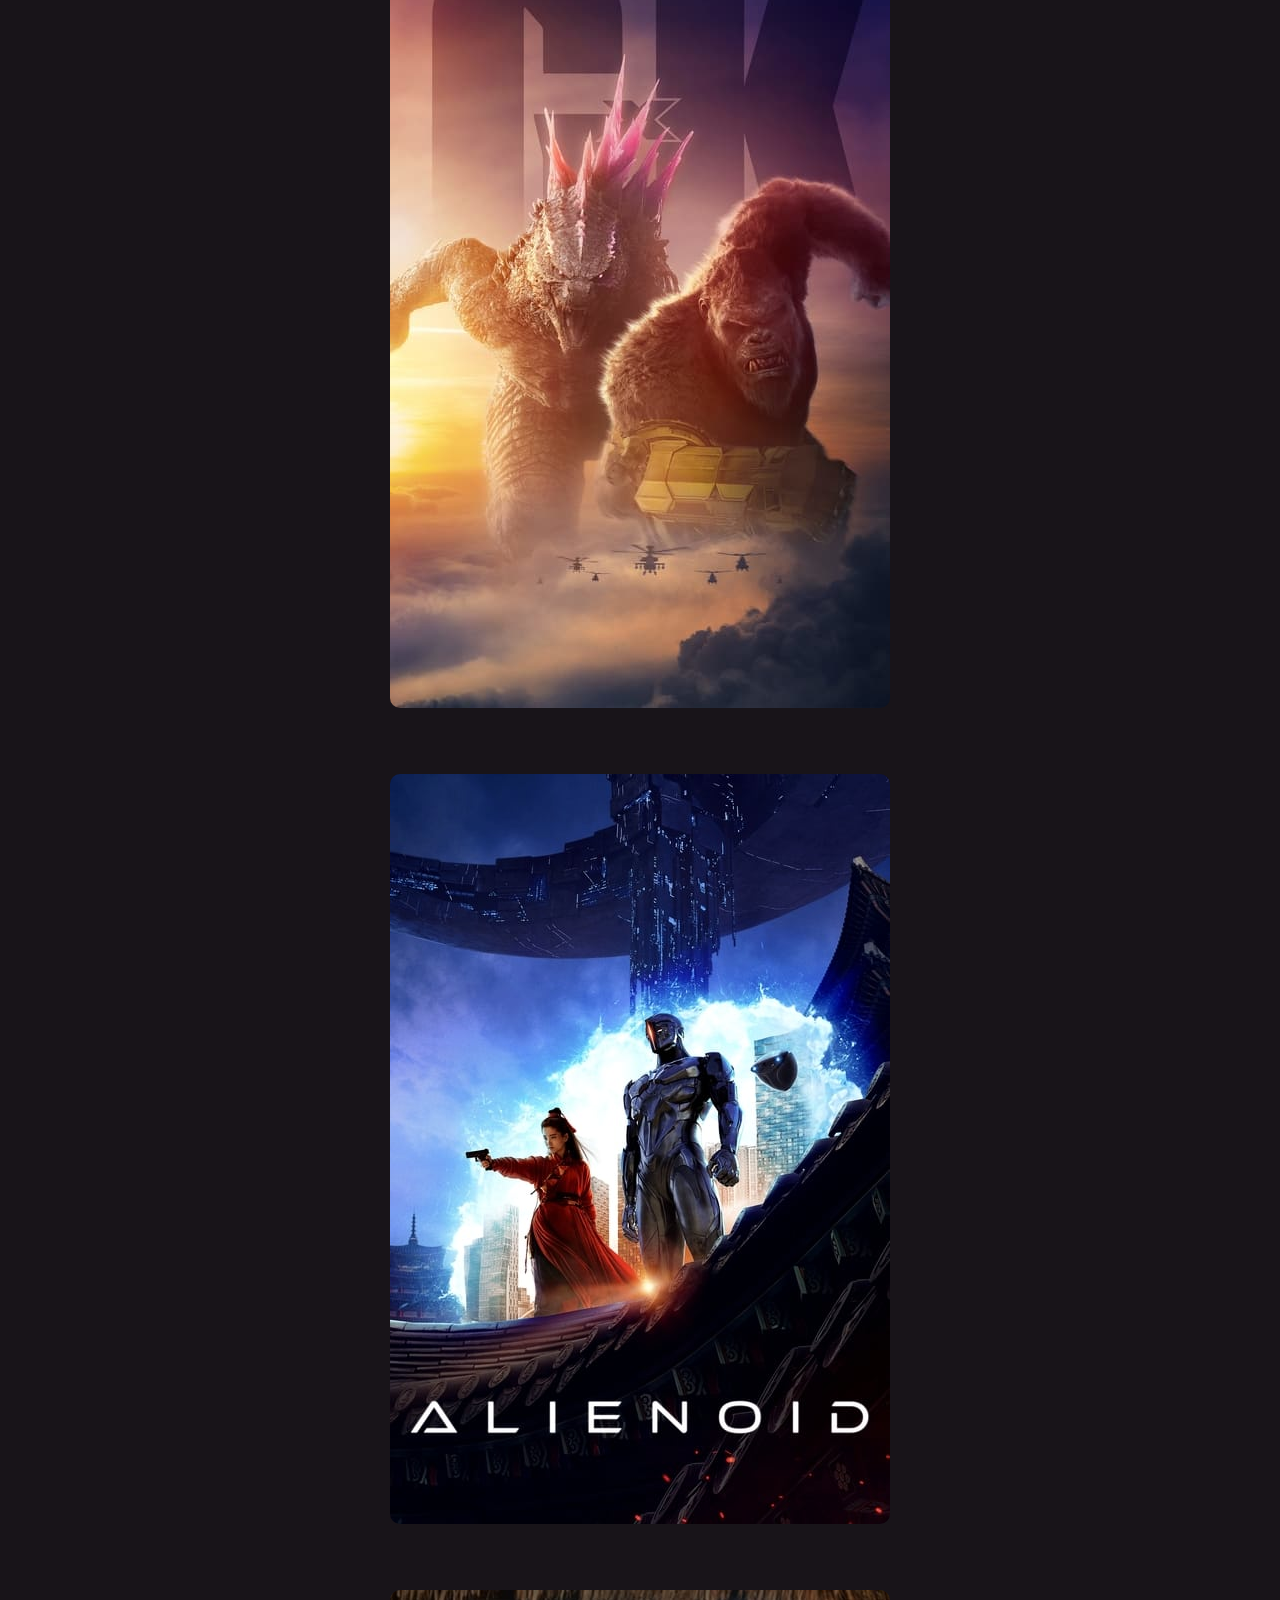
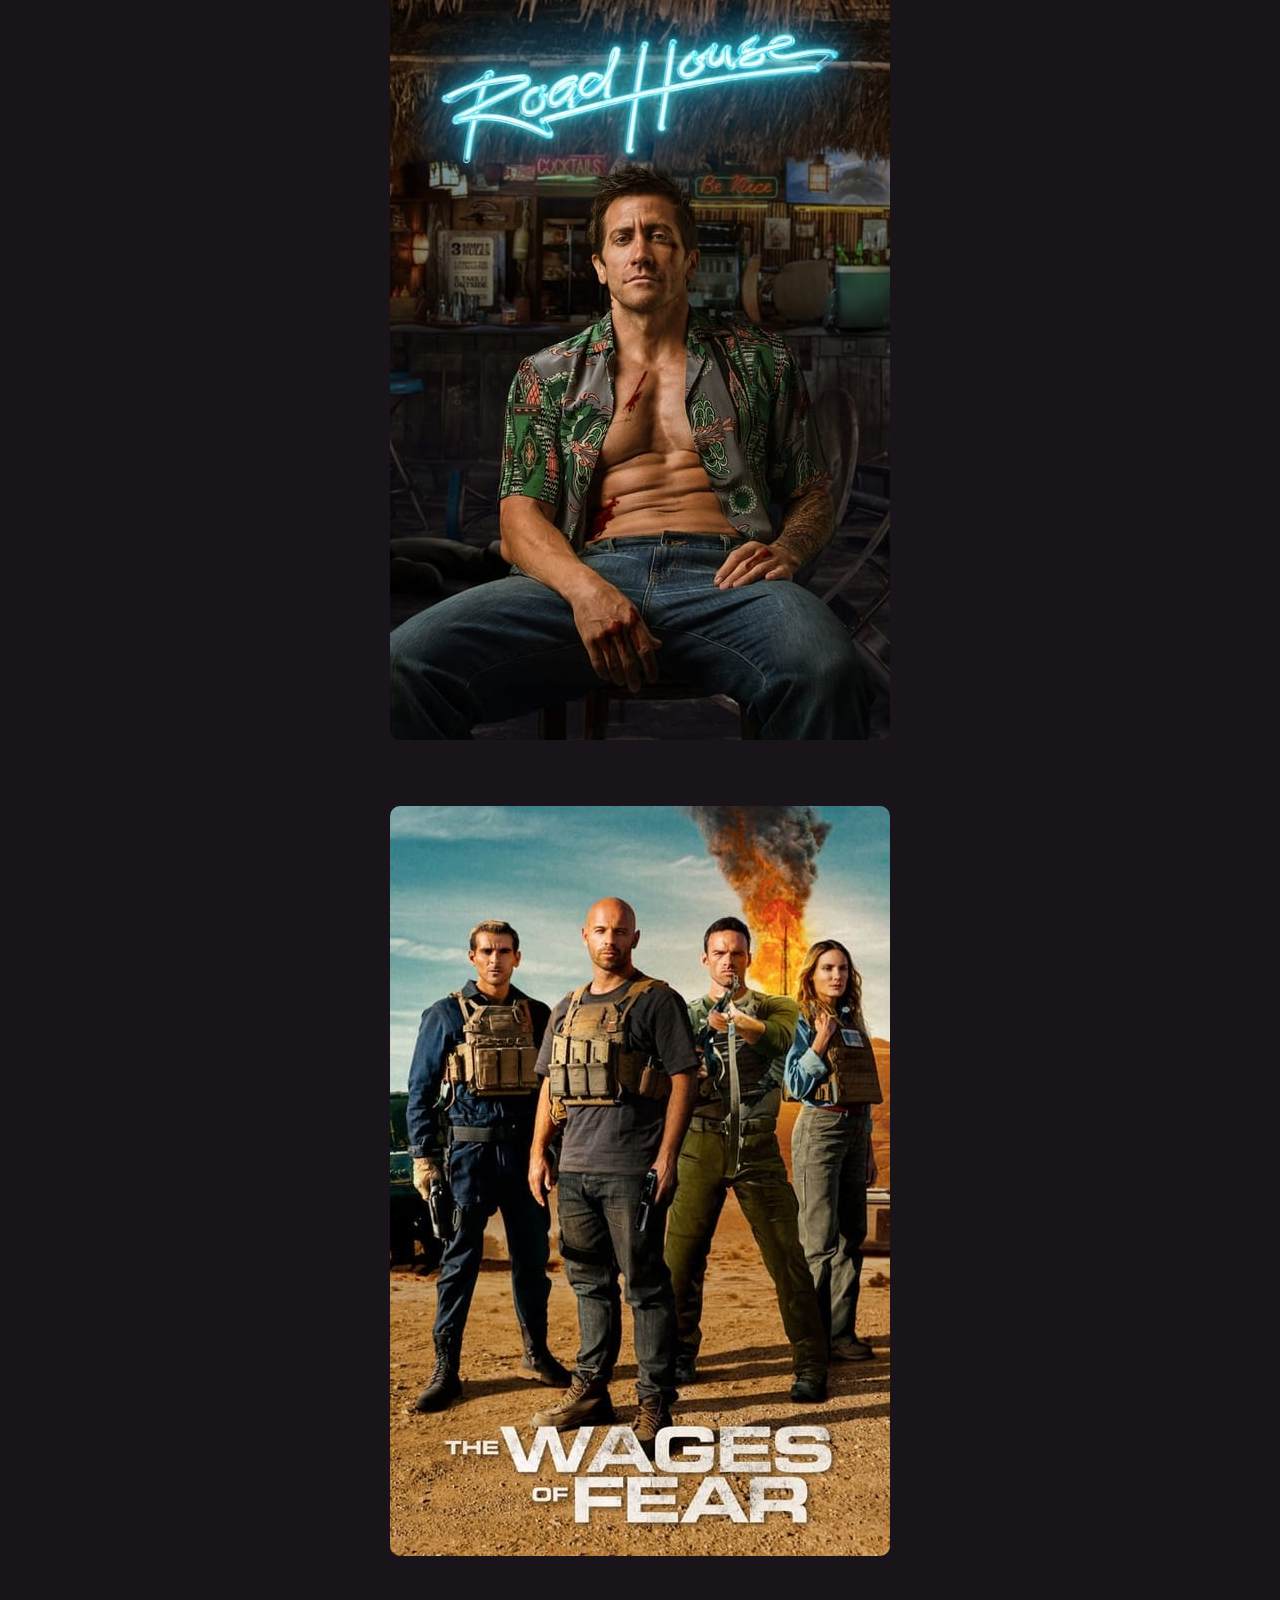
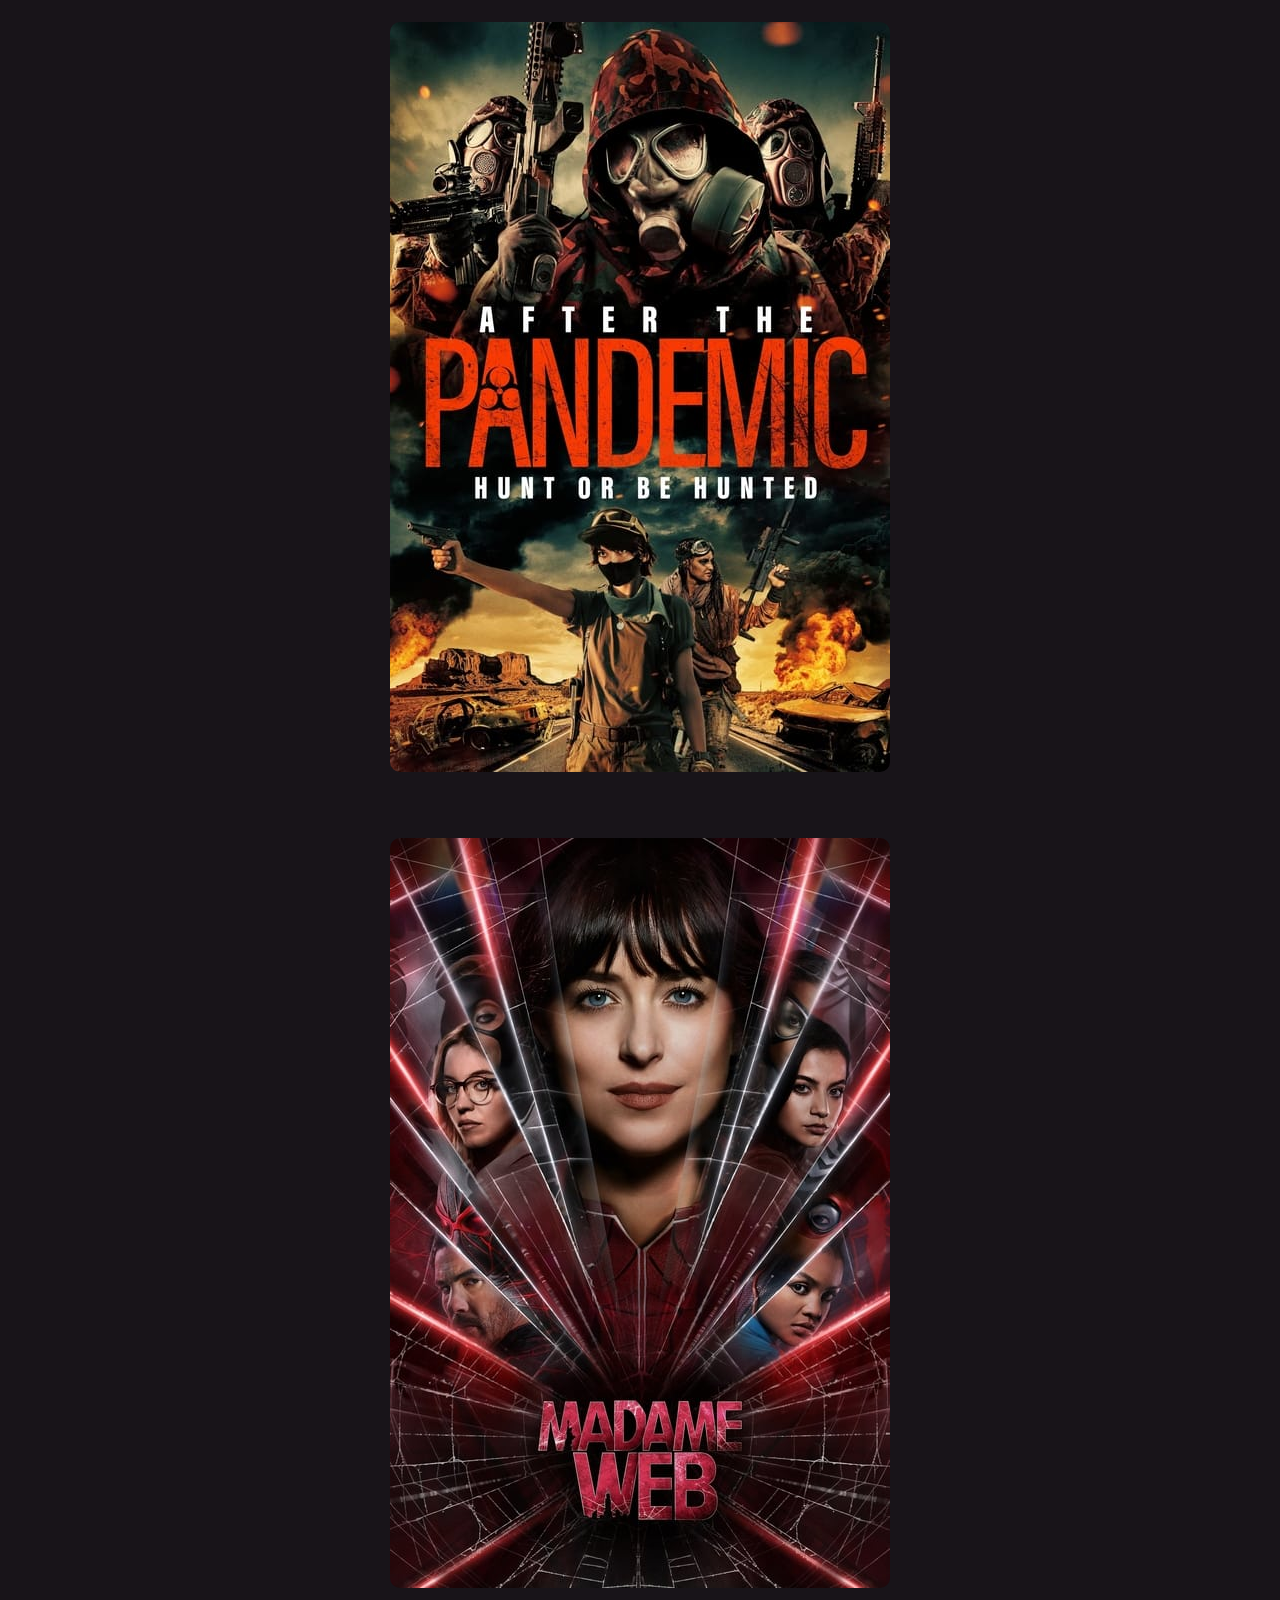
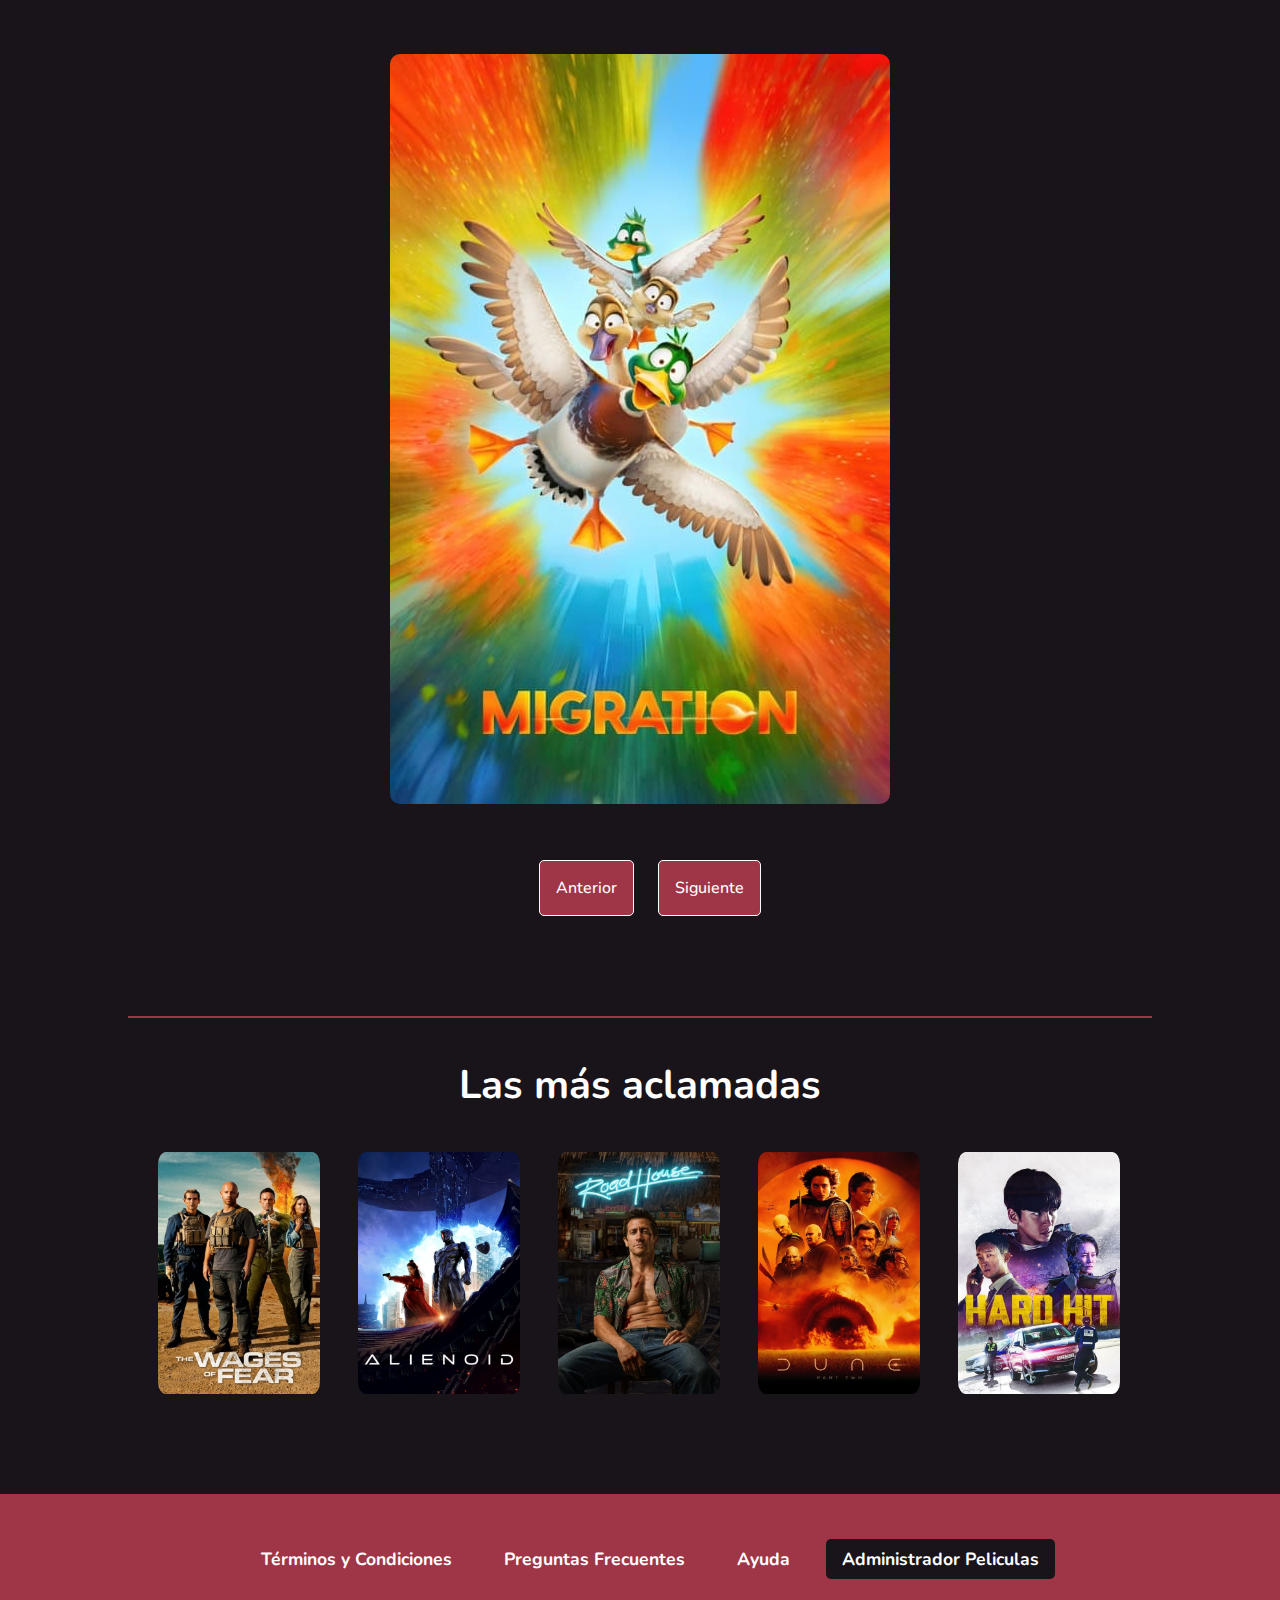
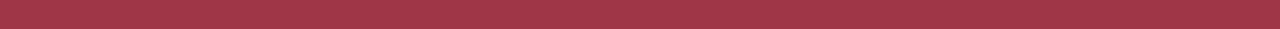
==== commit f6348b14: "Sumado API" ====
--- a/index.html
+++ b/index.html
@@ -36,6 +36,10 @@
                 <li class="listaItem" id="loginItem">
                     <a class="linkNav iniciarSesion" href="pages/iniciosesion.html">Iniciar Sesión</a>
                 </li>
+
+                <li class="listaItem" id="API Pokemón">
+                    <a class="linkNav iniciarSesion" href="pages/index_api.html">API</a>
+                </li>
             </ul>
         </nav>
     </header>
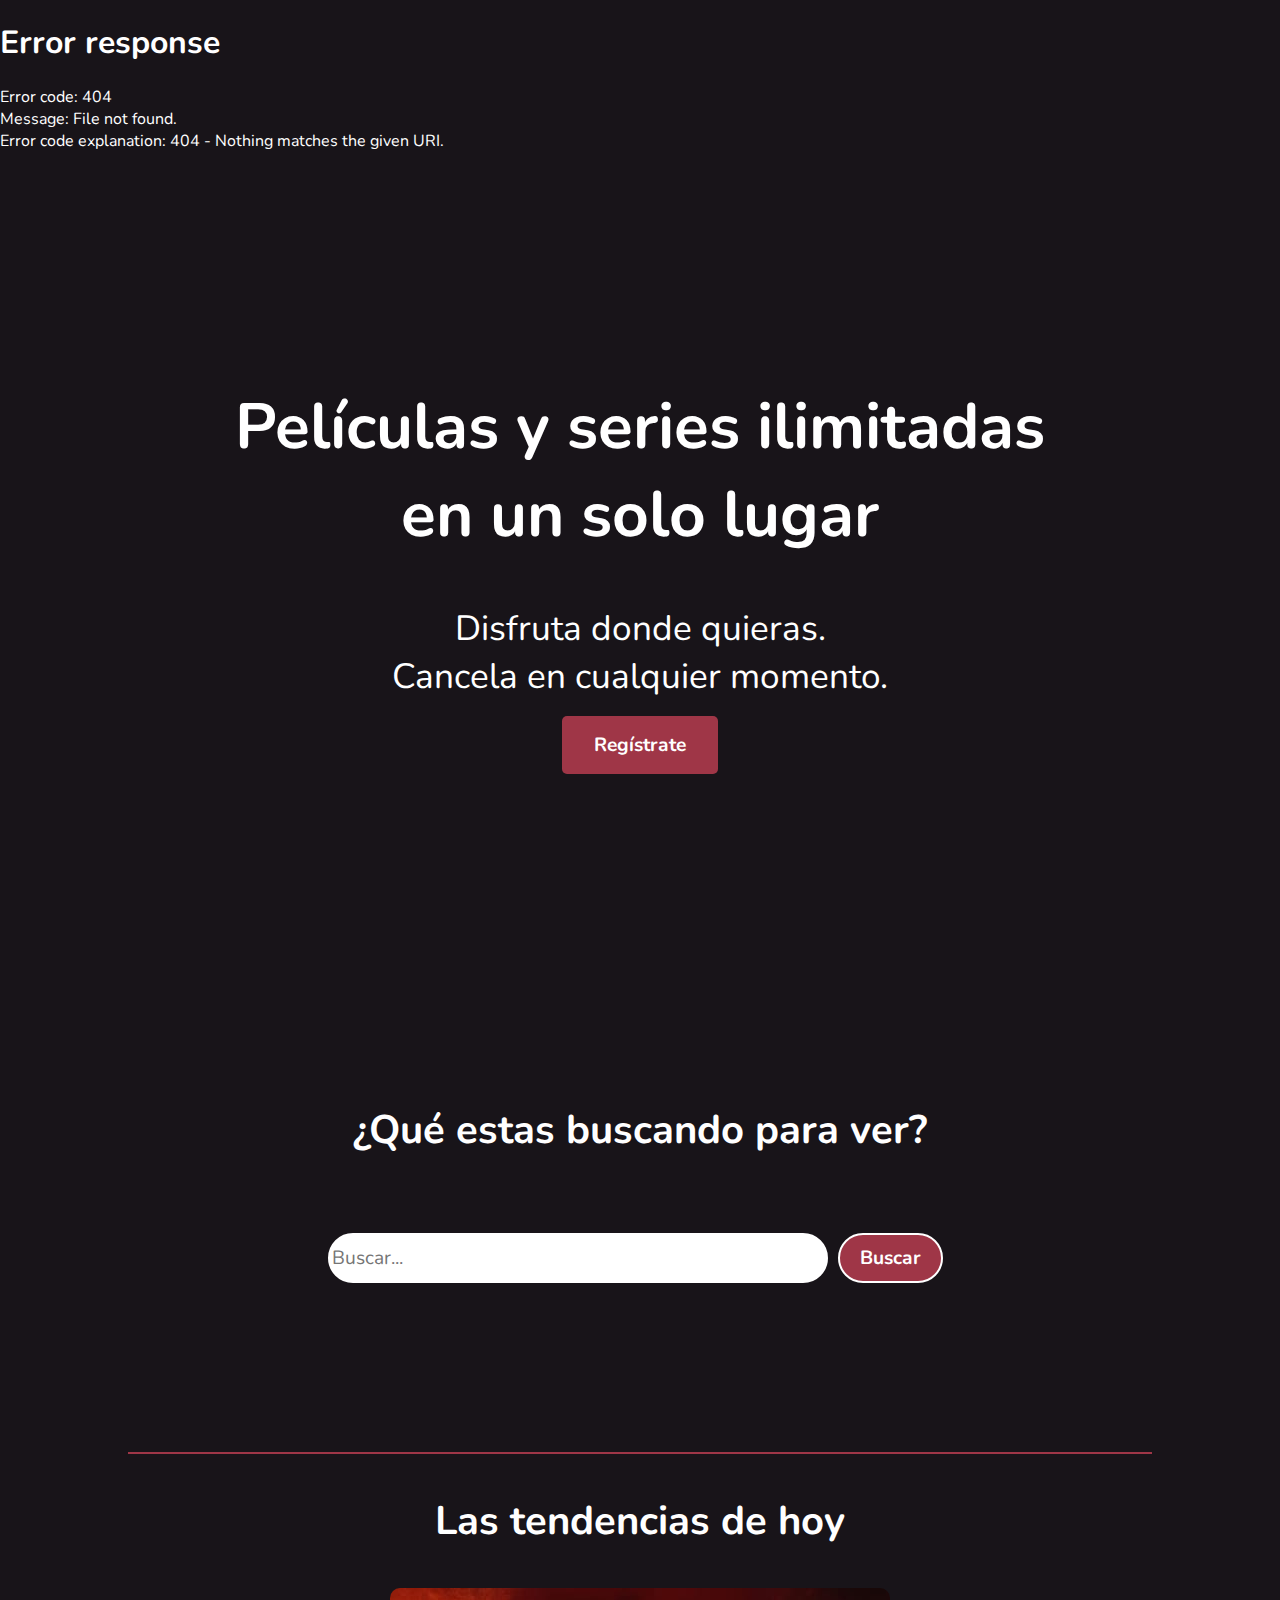
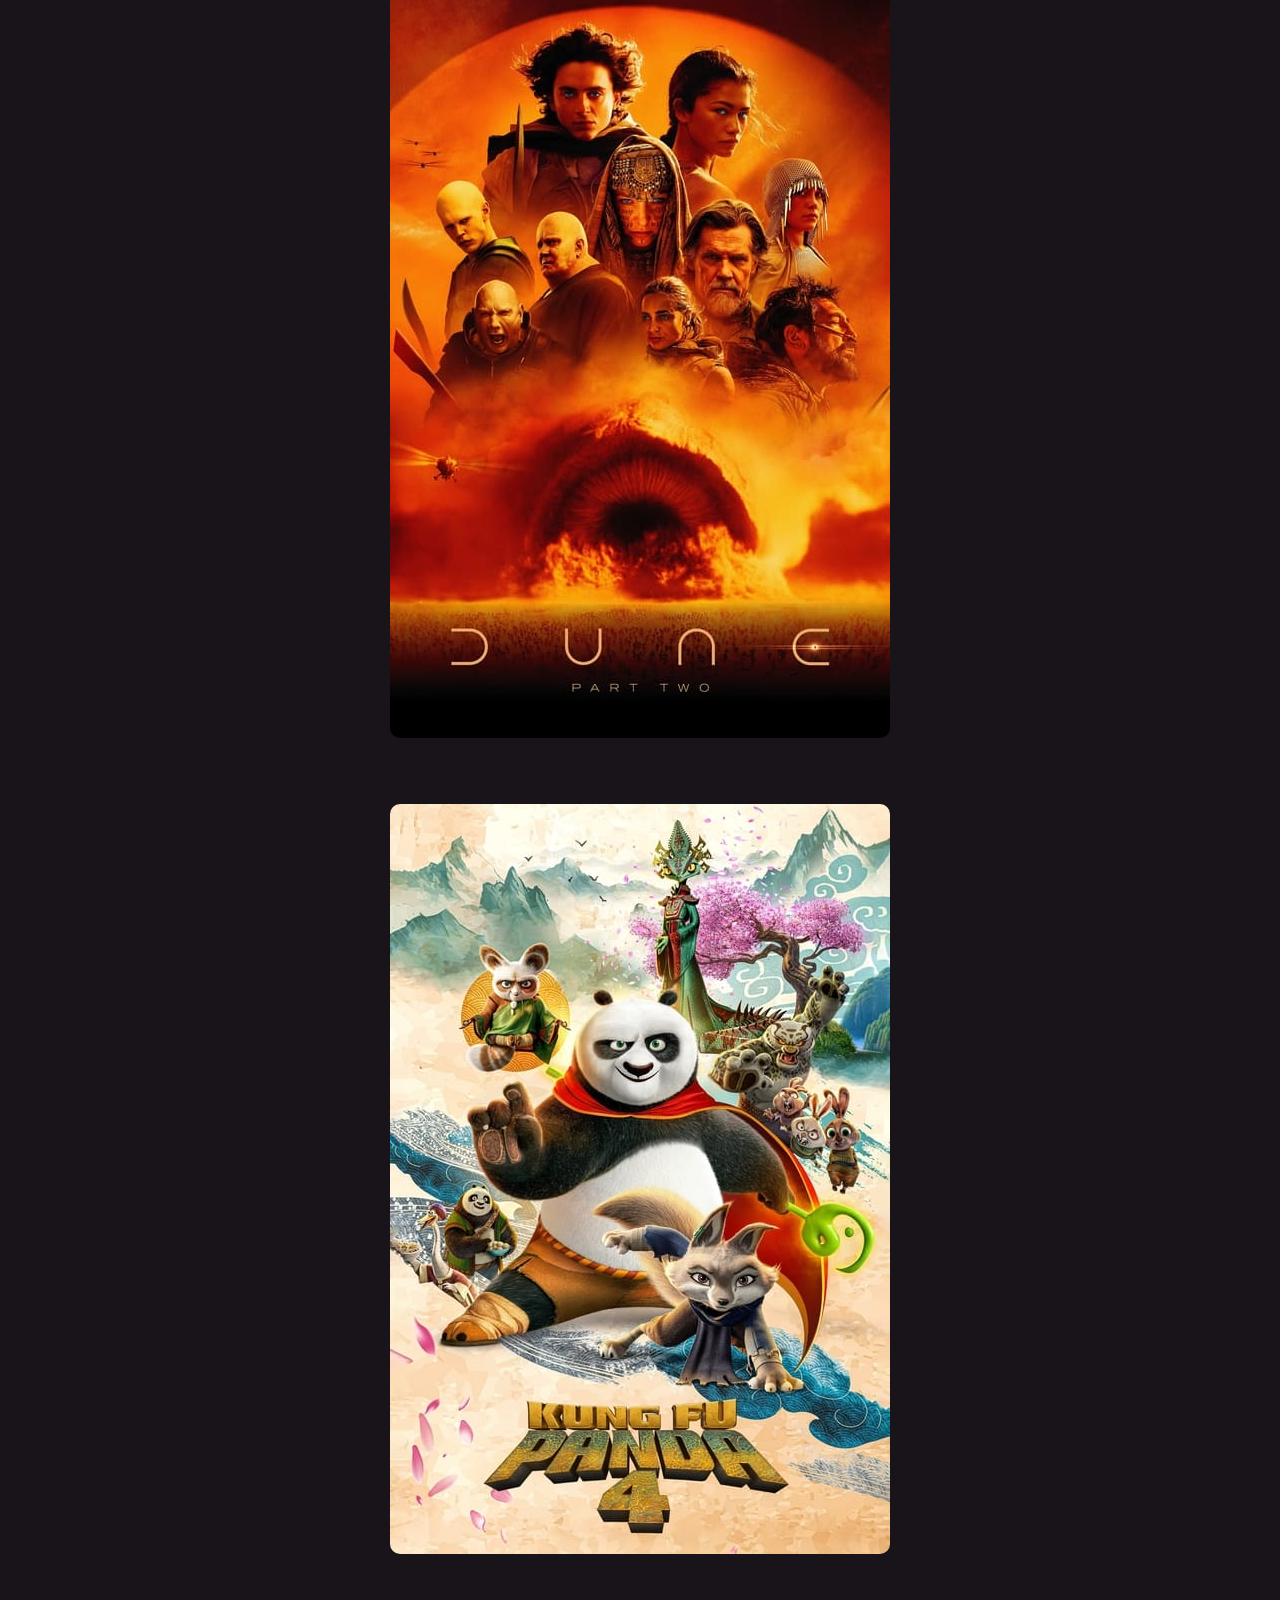
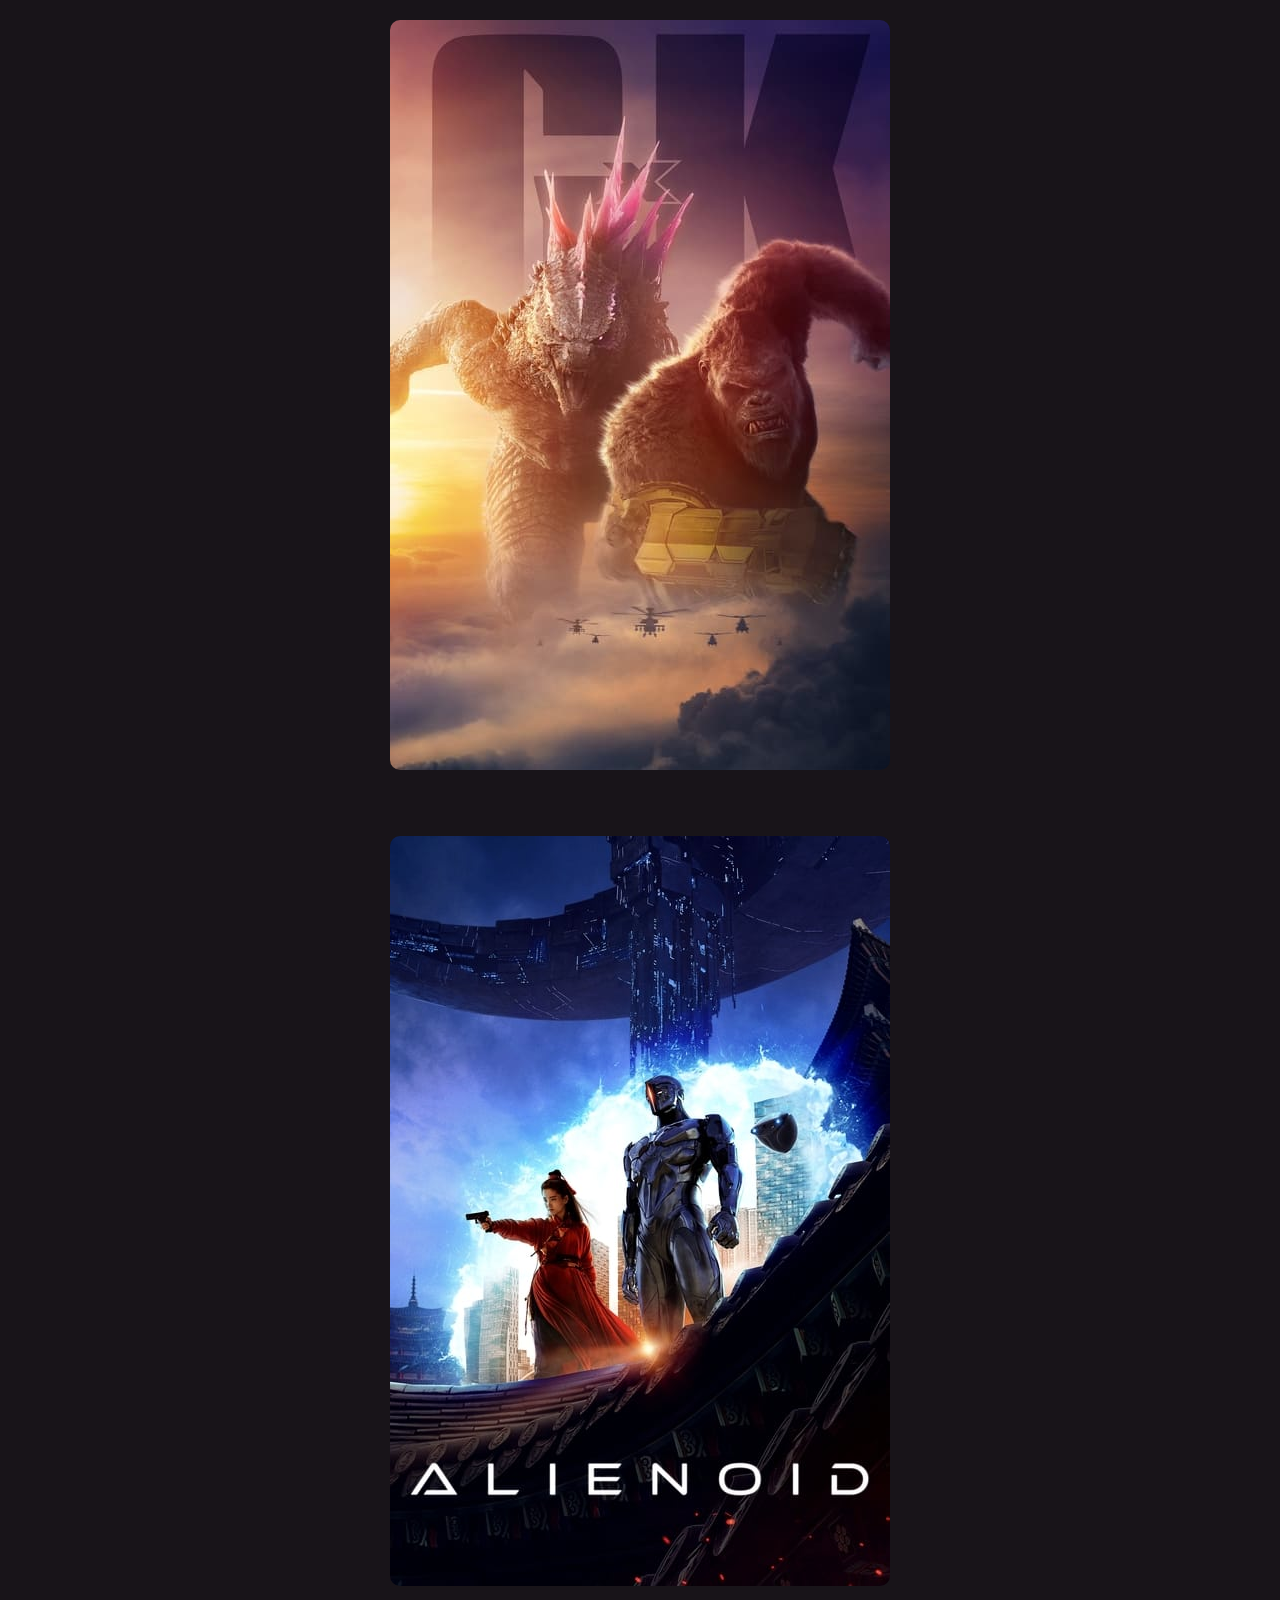
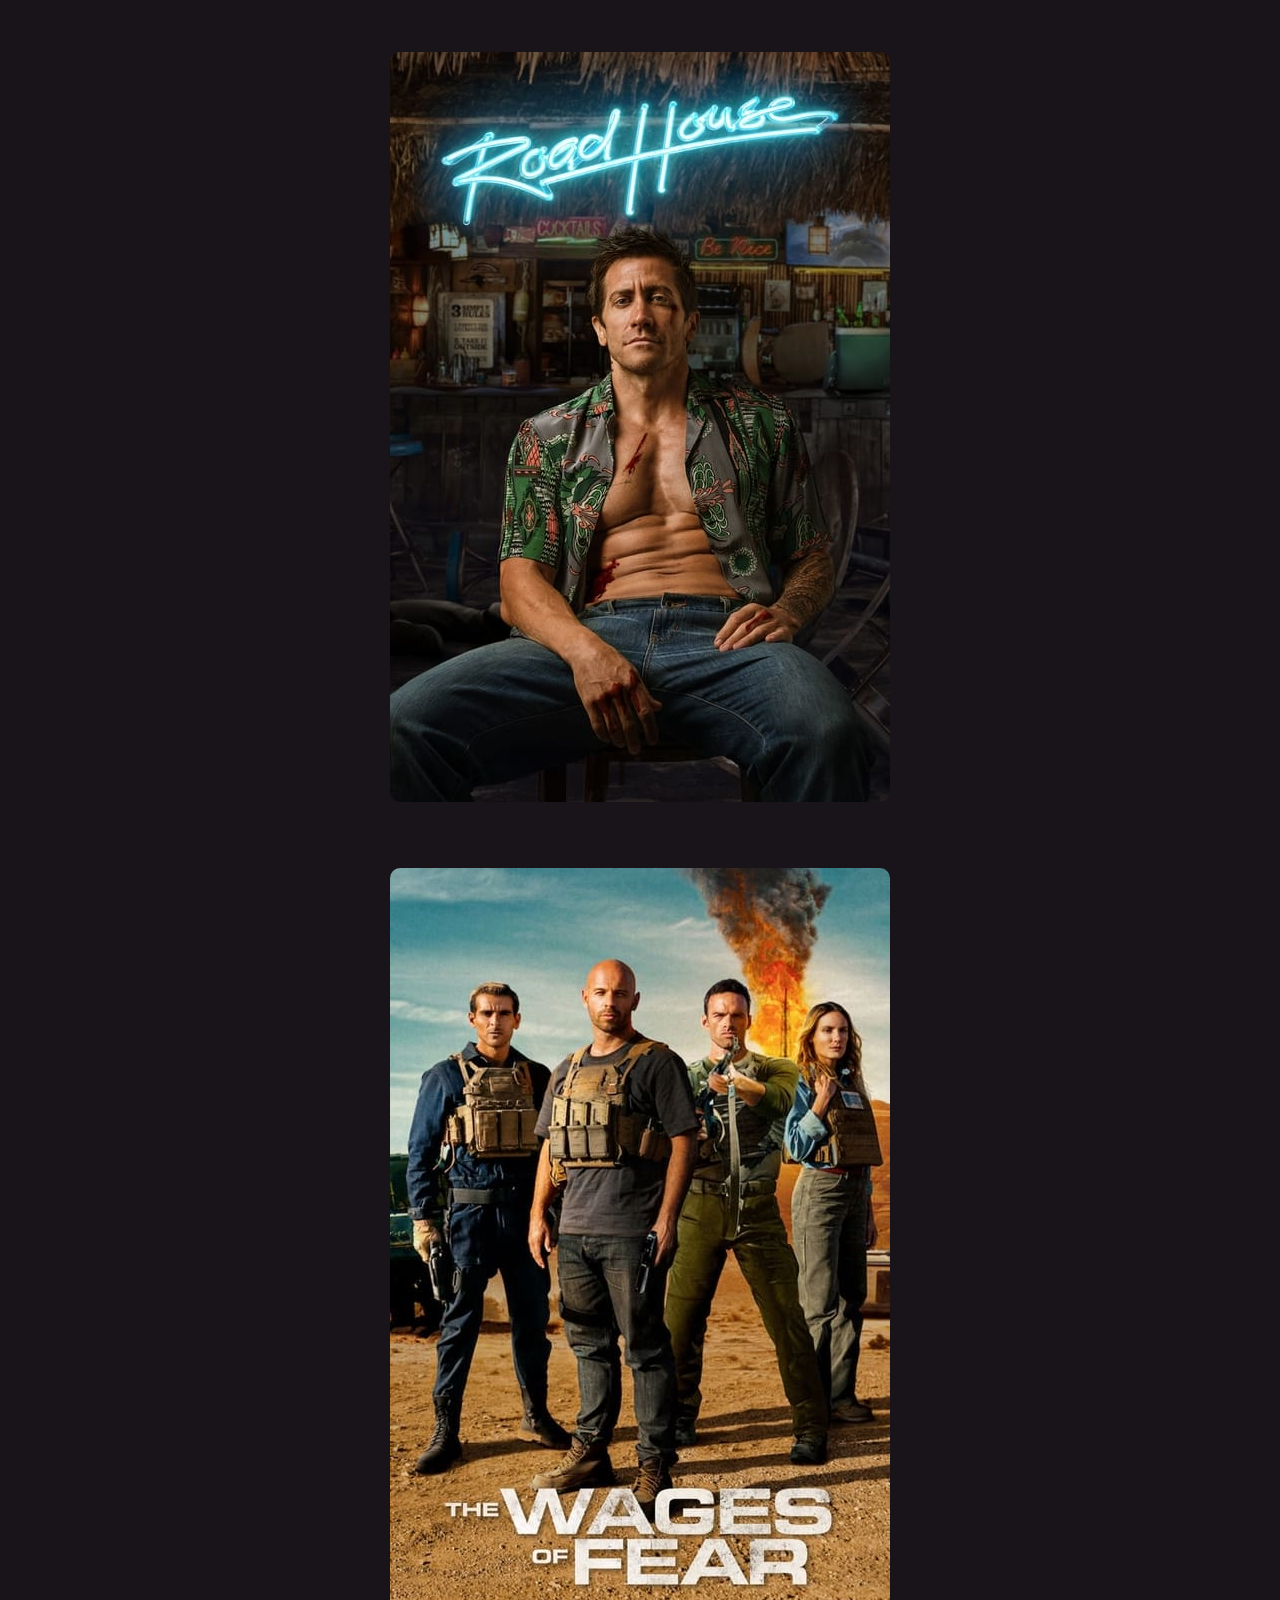
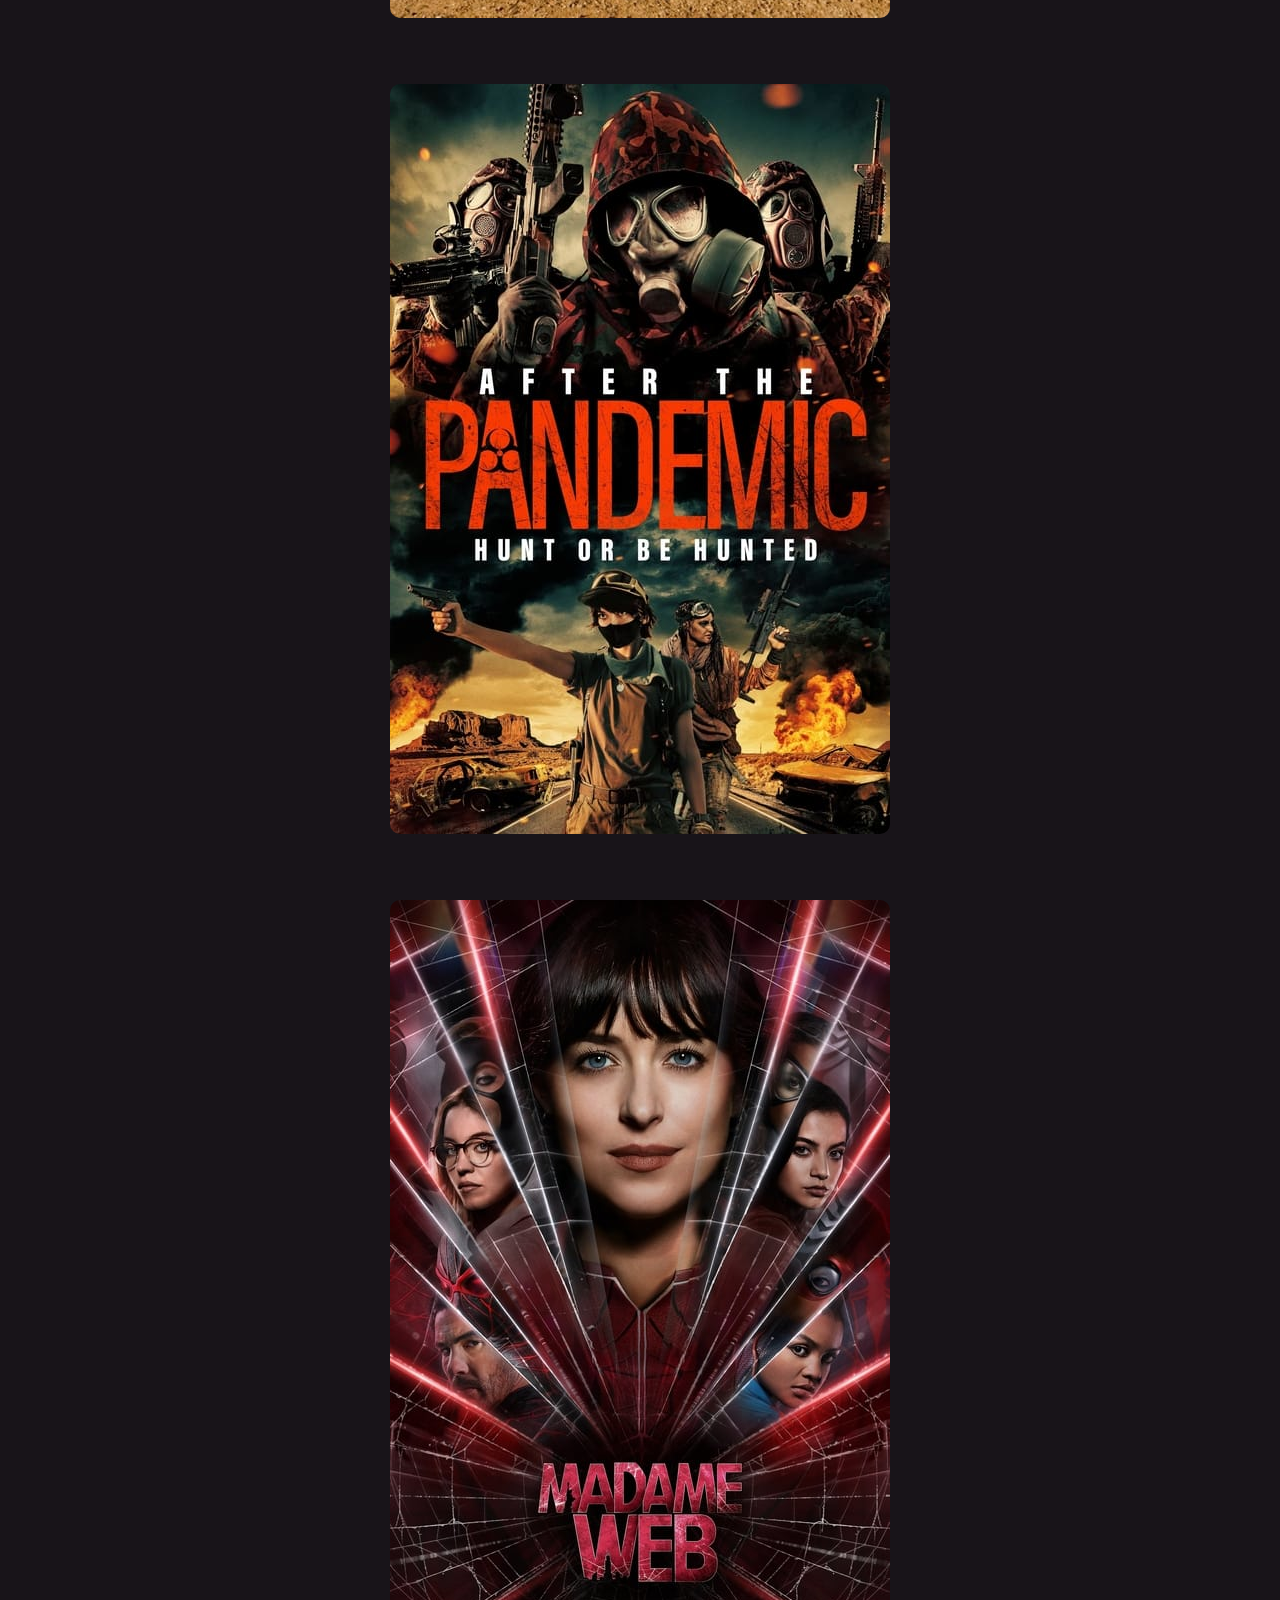
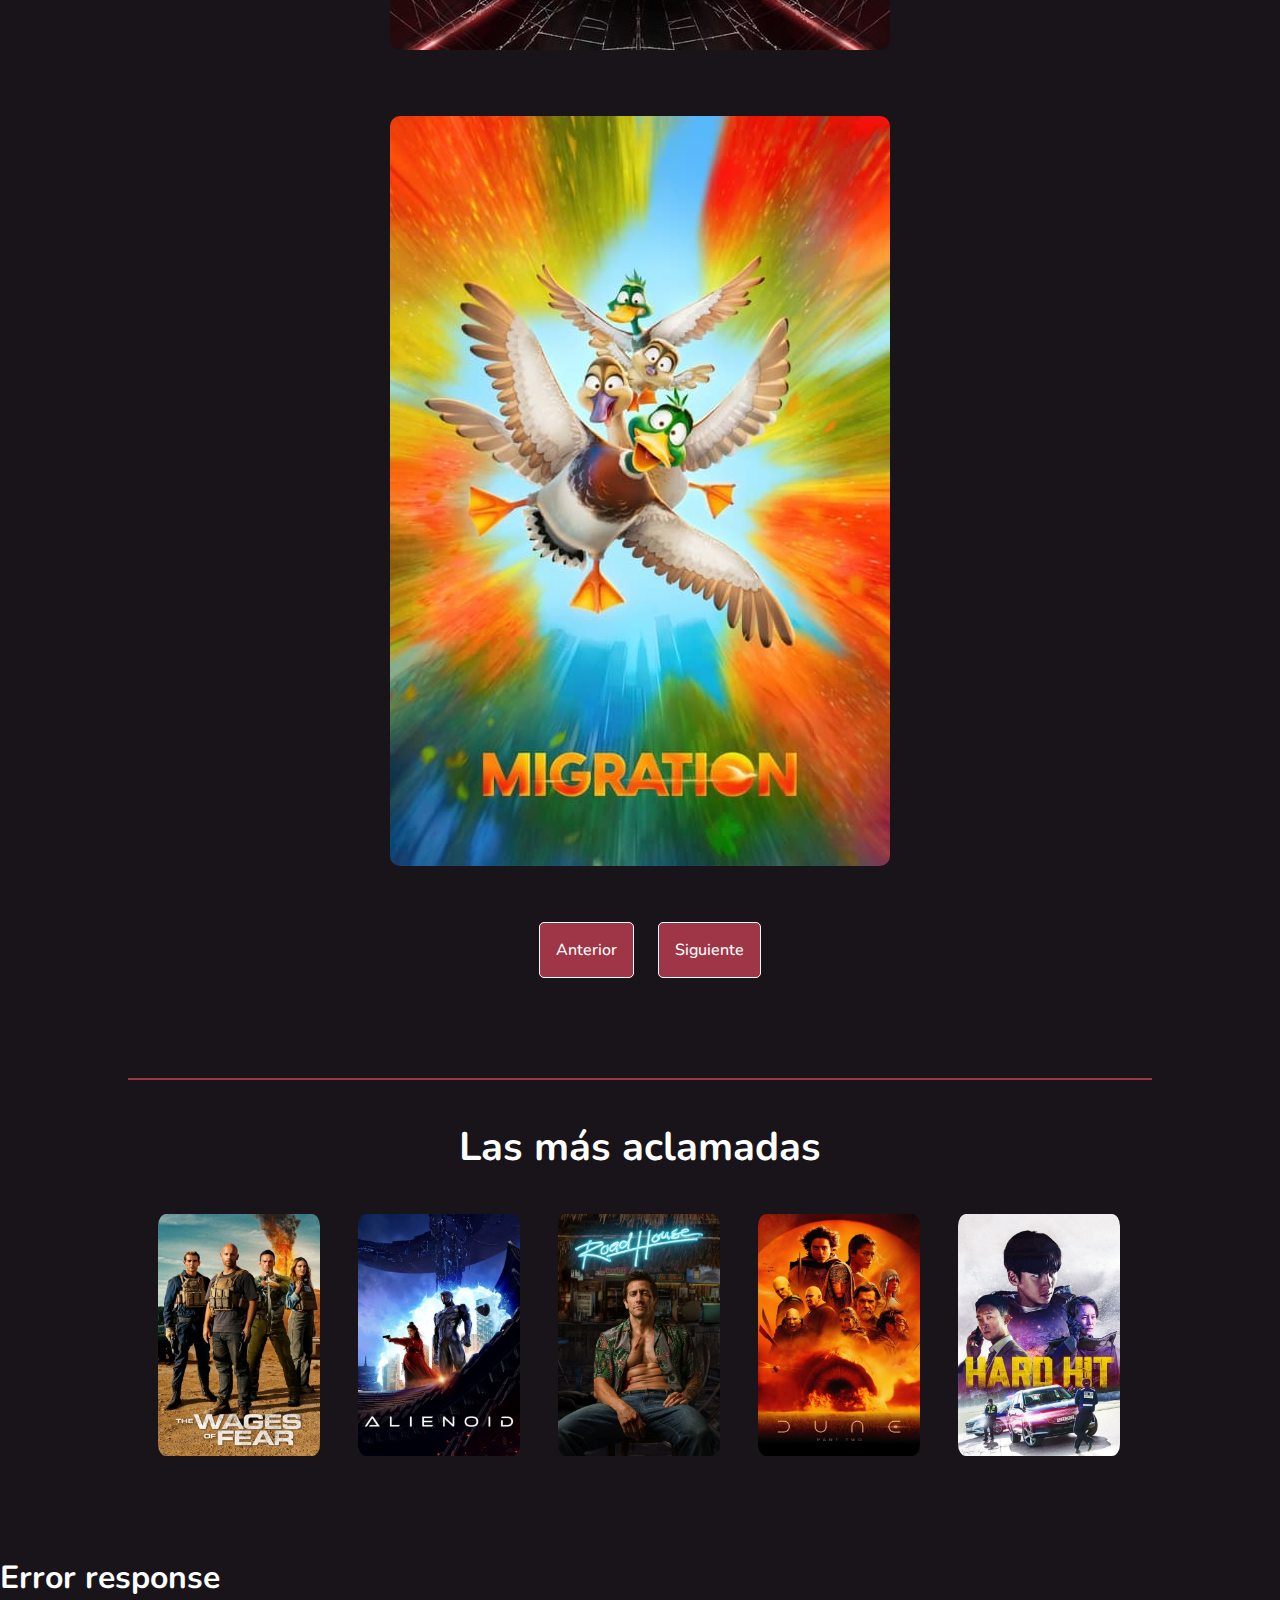
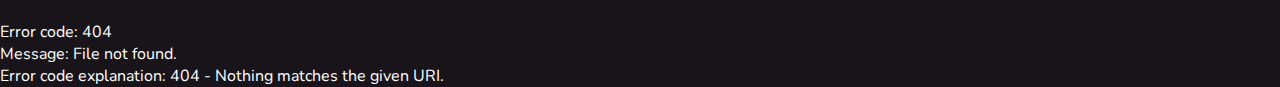
==== commit 00ebafae: "Actualizado index, carpetas js y pages" ====
--- a/index.html
+++ b/index.html
@@ -8,41 +8,10 @@
     <link rel="stylesheet" href="assets/css/styles.css">
     <title>CAC-Movies</title>
 </head>
+
 <body>
-    <header class="header">
-        <a class="anclaLogo" href="#">
-            <i class="fa fa-film"></i>
-            <span>CAC-MOVIES</span>
-        </a>
-        <nav class="navegacion">
-
-            <li class="listaItem">
-                <span class="bienvenida" id="welcomeMessage"></span>
-            </li>
-
-            <ul class="listaNav">
-                <li class="listaItem">
-                    <a class="linkNav" href="#tendencias">Tendencias</a>
-                </li>
-
-                <li class="listaItem">
-                    <a class="linkNav" href="#tendencias">Tendencias</a>
-                </li>
-
-                <li class="listaItem"  id="registerItem">
-                    <a class="linkNav" href="pages/registrarse.html">Registrarse</a>
-                </li>
-
-                <li class="listaItem" id="loginItem">
-                    <a class="linkNav iniciarSesion" href="pages/iniciosesion.html">Iniciar Sesión</a>
-                </li>
-
-                <li class="listaItem" id="API Pokemón">
-                    <a class="linkNav iniciarSesion" href="pages/index_api.html">API</a>
-                </li>
-            </ul>
-        </nav>
-    </header>
+    <div id="header-container"></div>
+    
     <main id="main" class="main">
         <section class="sectionPrincipal">
             <h1 class="tituloPrincipal">
@@ -227,45 +196,10 @@
 
     </main>
 
-    <footer class="footer">
-        <nav class="navegacion">
-            <ul class="listaNav">
-                <li class="listaItem">
-                    <a class="linkNav" href="#">Términos y Condiciones</a>
-                </li>
-                <li class="listaItem">
-                    <a class="linkNav" href="#">Preguntas Frecuentes</a>
-                </li>
-                <li class="listaItem">
-                    <a class="linkNav" href="#">Ayuda</a>
-                </li>
-                <li class="listaItem">
-                    <a class="linkNav administradorPeliculas" href="#">Administrador Peliculas</a>
-                </li>
-            </ul>
-        </nav>
-        <a href="#  " class="flechaArriba">
-            <img src="assets/img/flecha-hacia-arriba.png" alt="ir arriba flecha">
-        </a>
-    </footer>
-
-    <script>
-        // Obtener los elementos de 'Registrarse' e 'Iniciar Sesión'
-        const registerItem = document.getElementById('registerItem');
-        const loginItem = document.getElementById('loginItem');
-
-        // Obtener el nombre del usuario del localStorage
-        const userName = localStorage.getItem('userName');
-    
-        // Mostrar el mensaje de bienvenida
-        const welcomeMessage = document.getElementById('welcomeMessage');
-        welcomeMessage.textContent = `Bienvenido, ${userName} !!`;
-
-        if (userName.length > 1) {
-            // Ocultar los elementos de 'Registrarse' e 'Iniciar Sesión'
-            registerItem.style.display = 'none';
-            loginItem.style.display = 'none';
-        }
-      </script>
+    <div id="footer-container"></div>
+
+    <script src="js/cabecera.js"></script>
+
+    <script src="js/saludo.js"></script>
 </body>
 </html>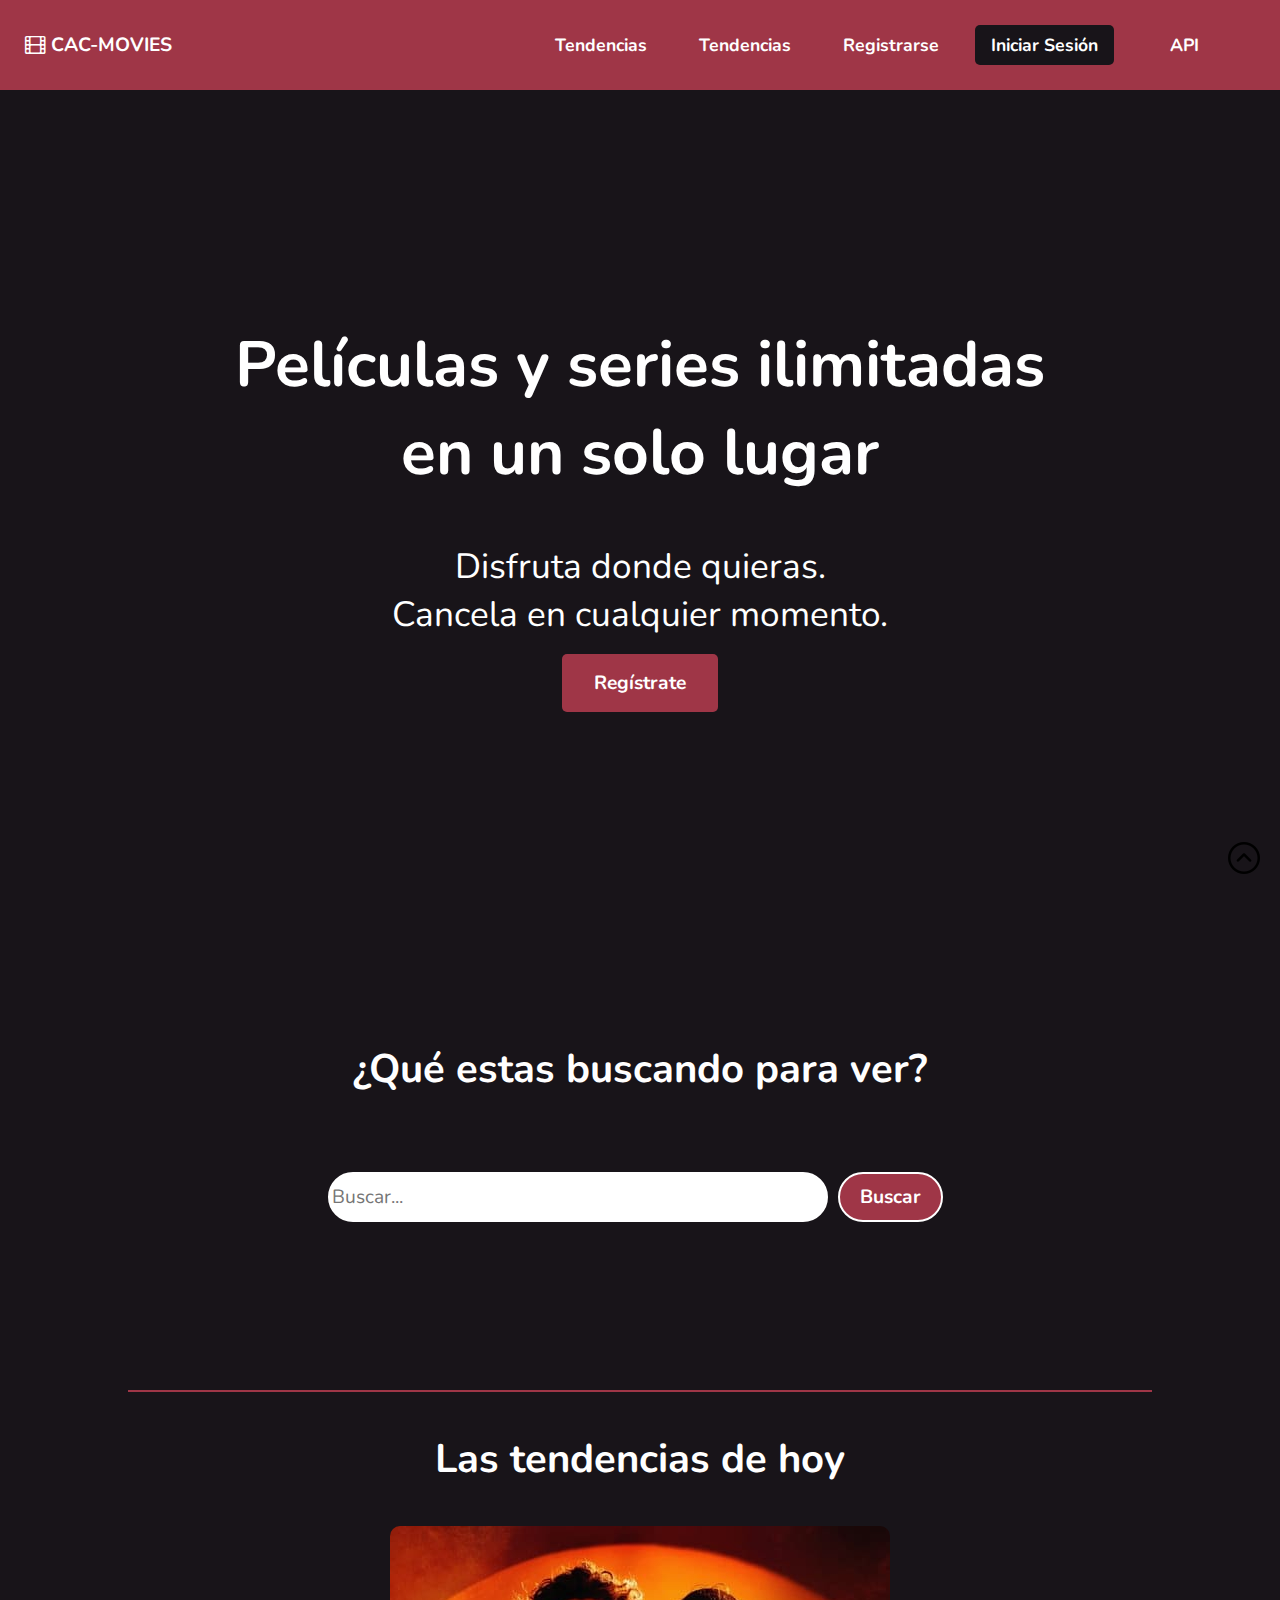
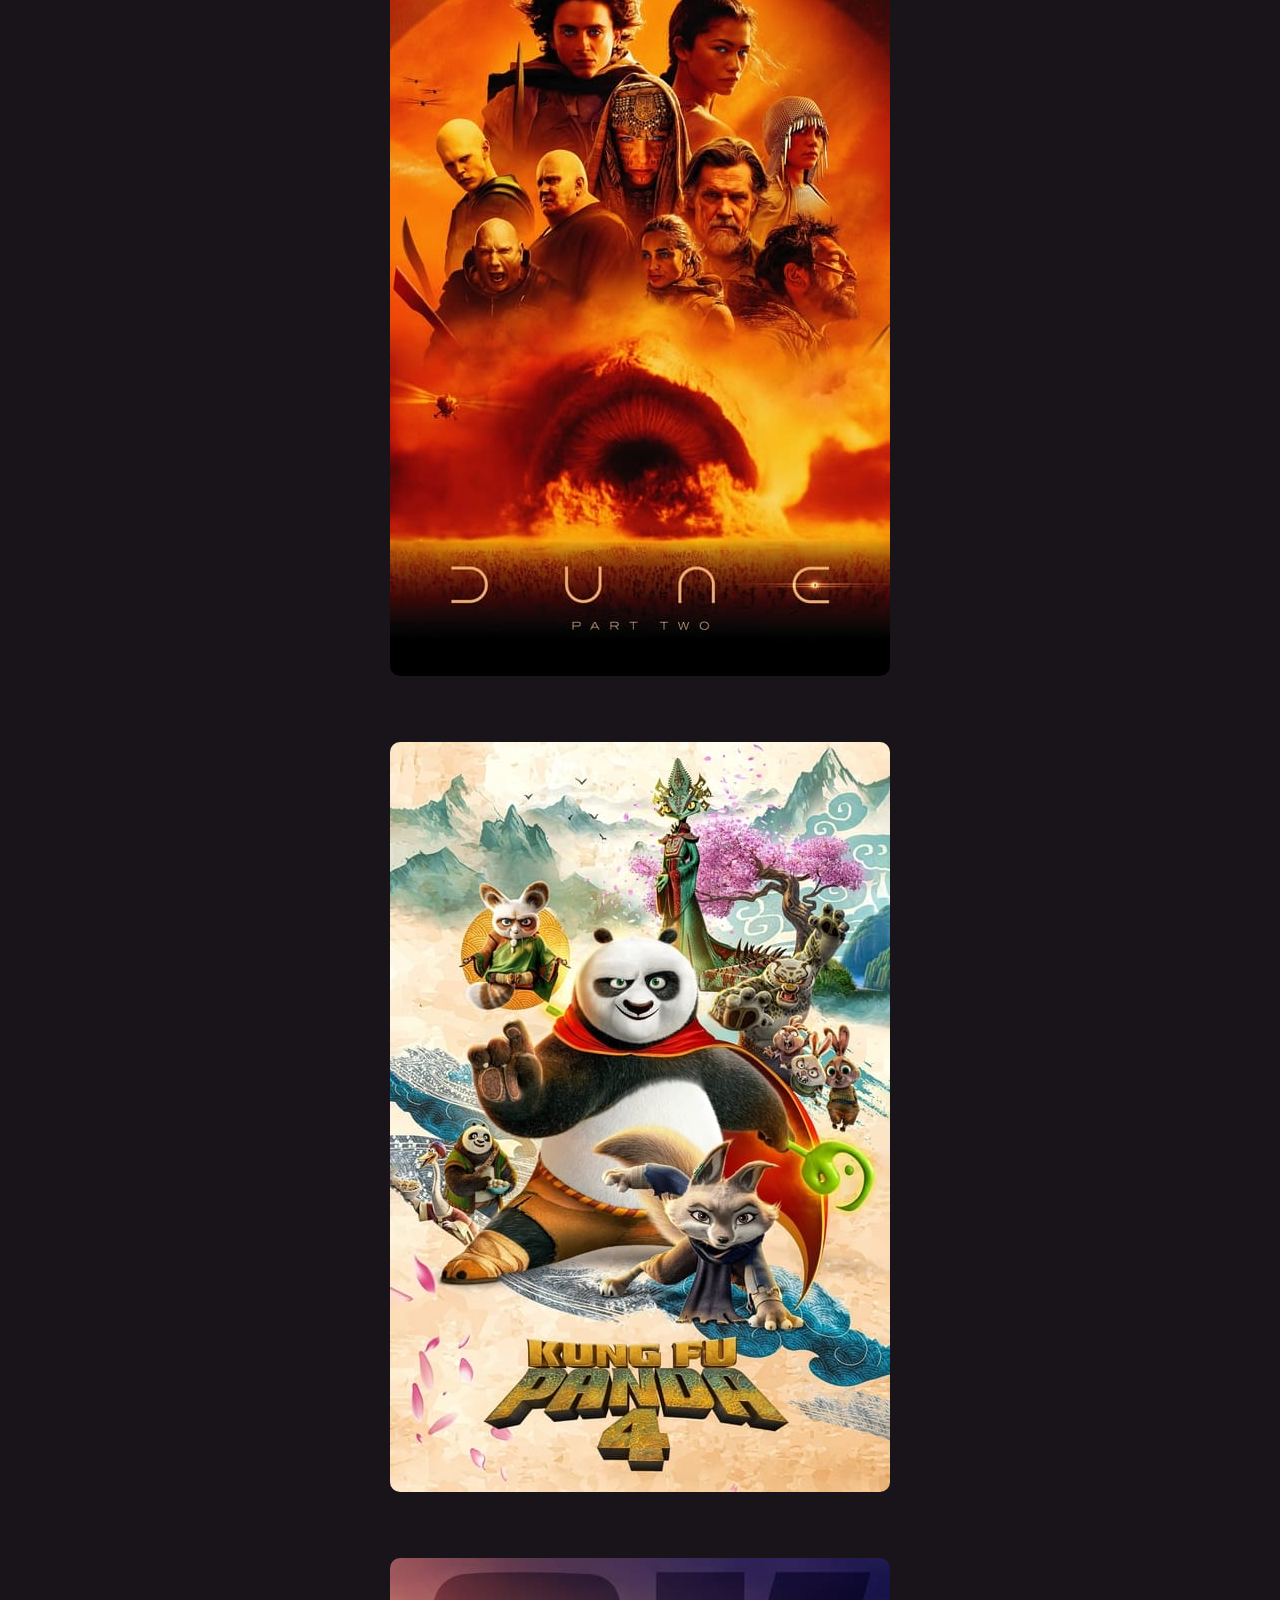
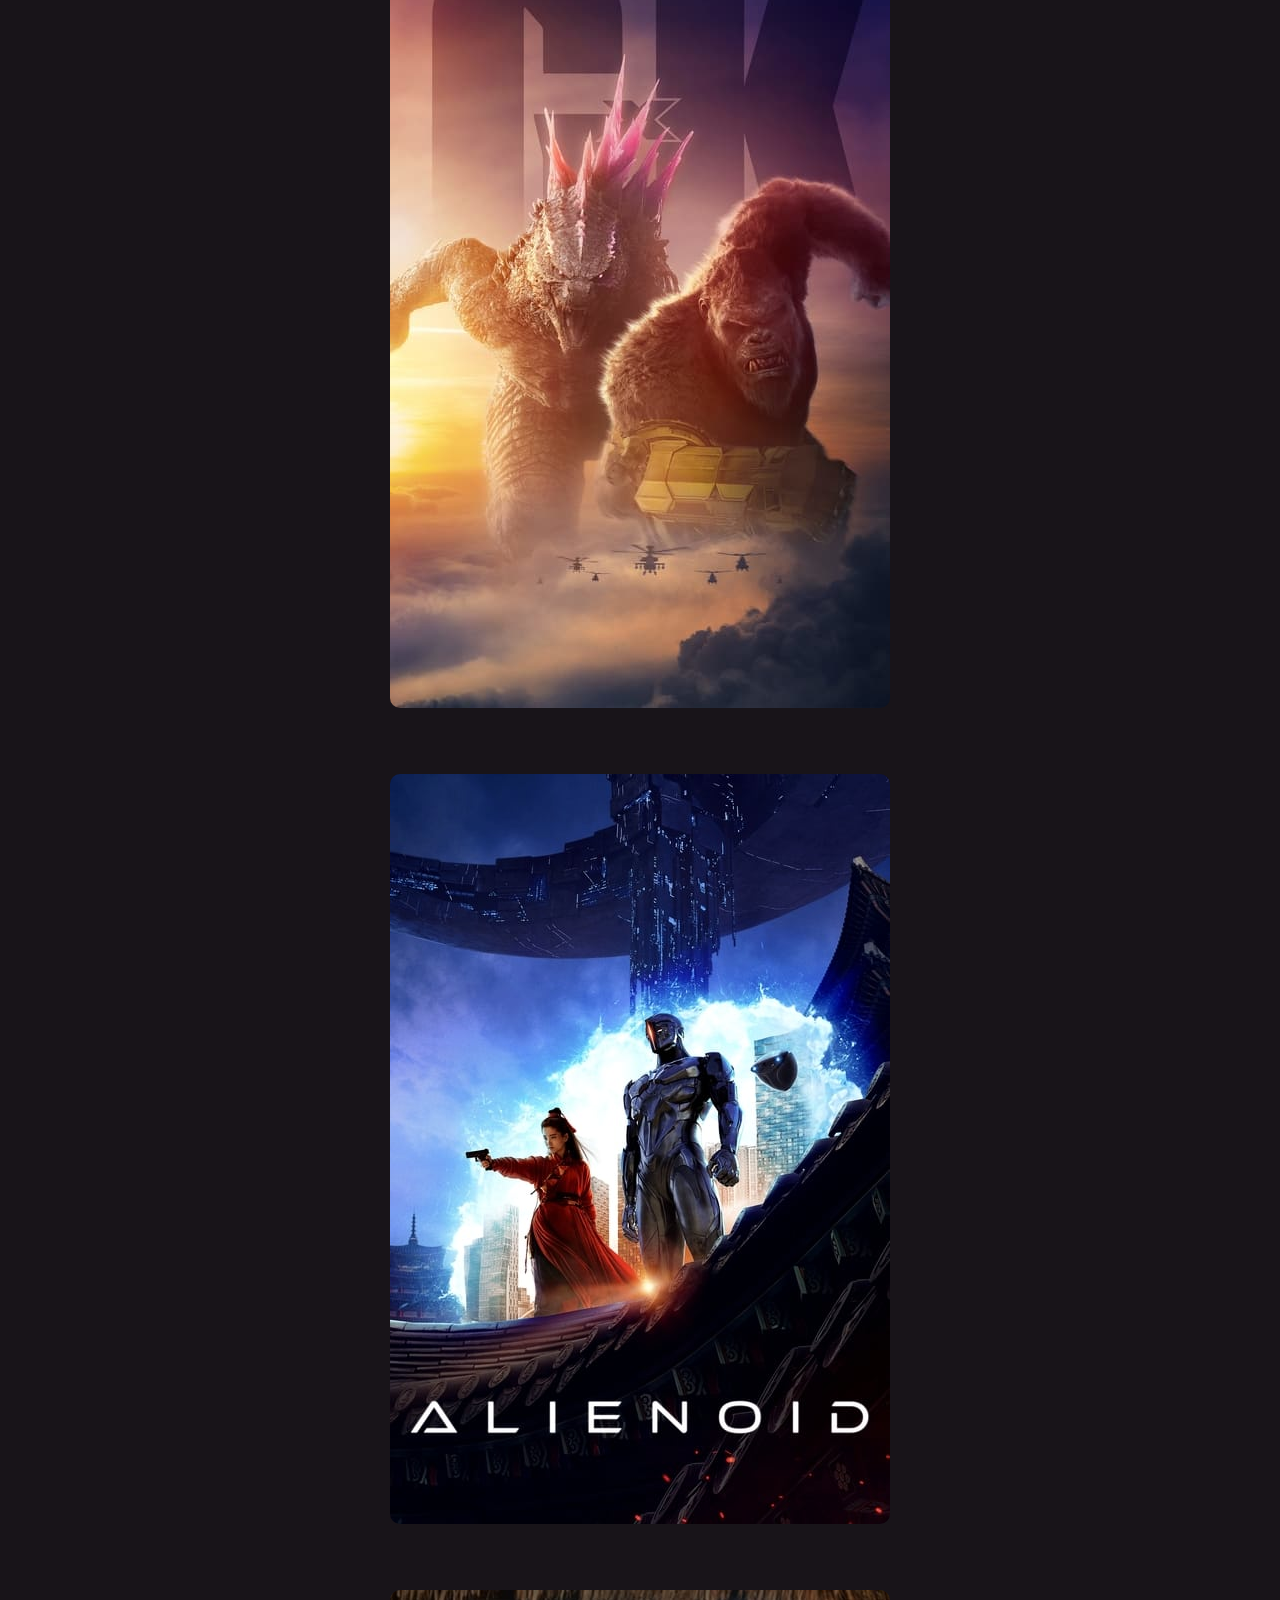
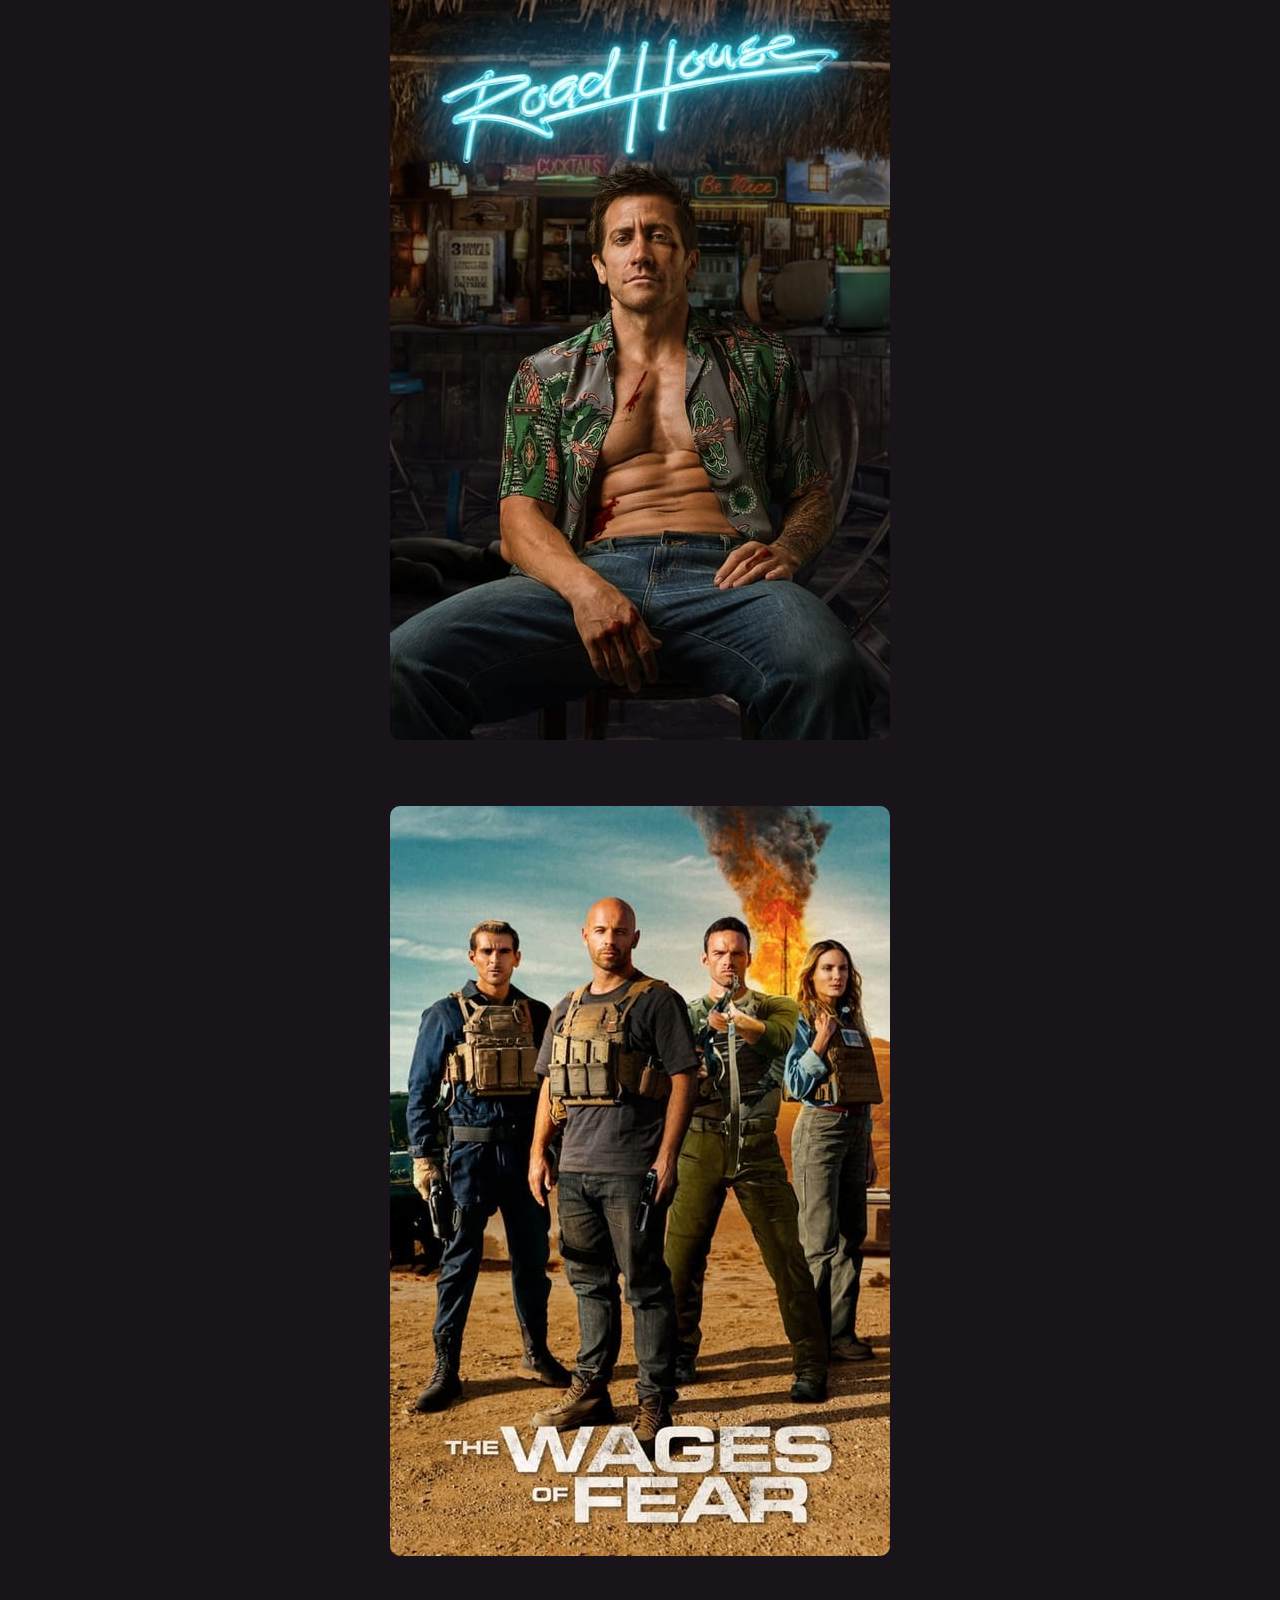
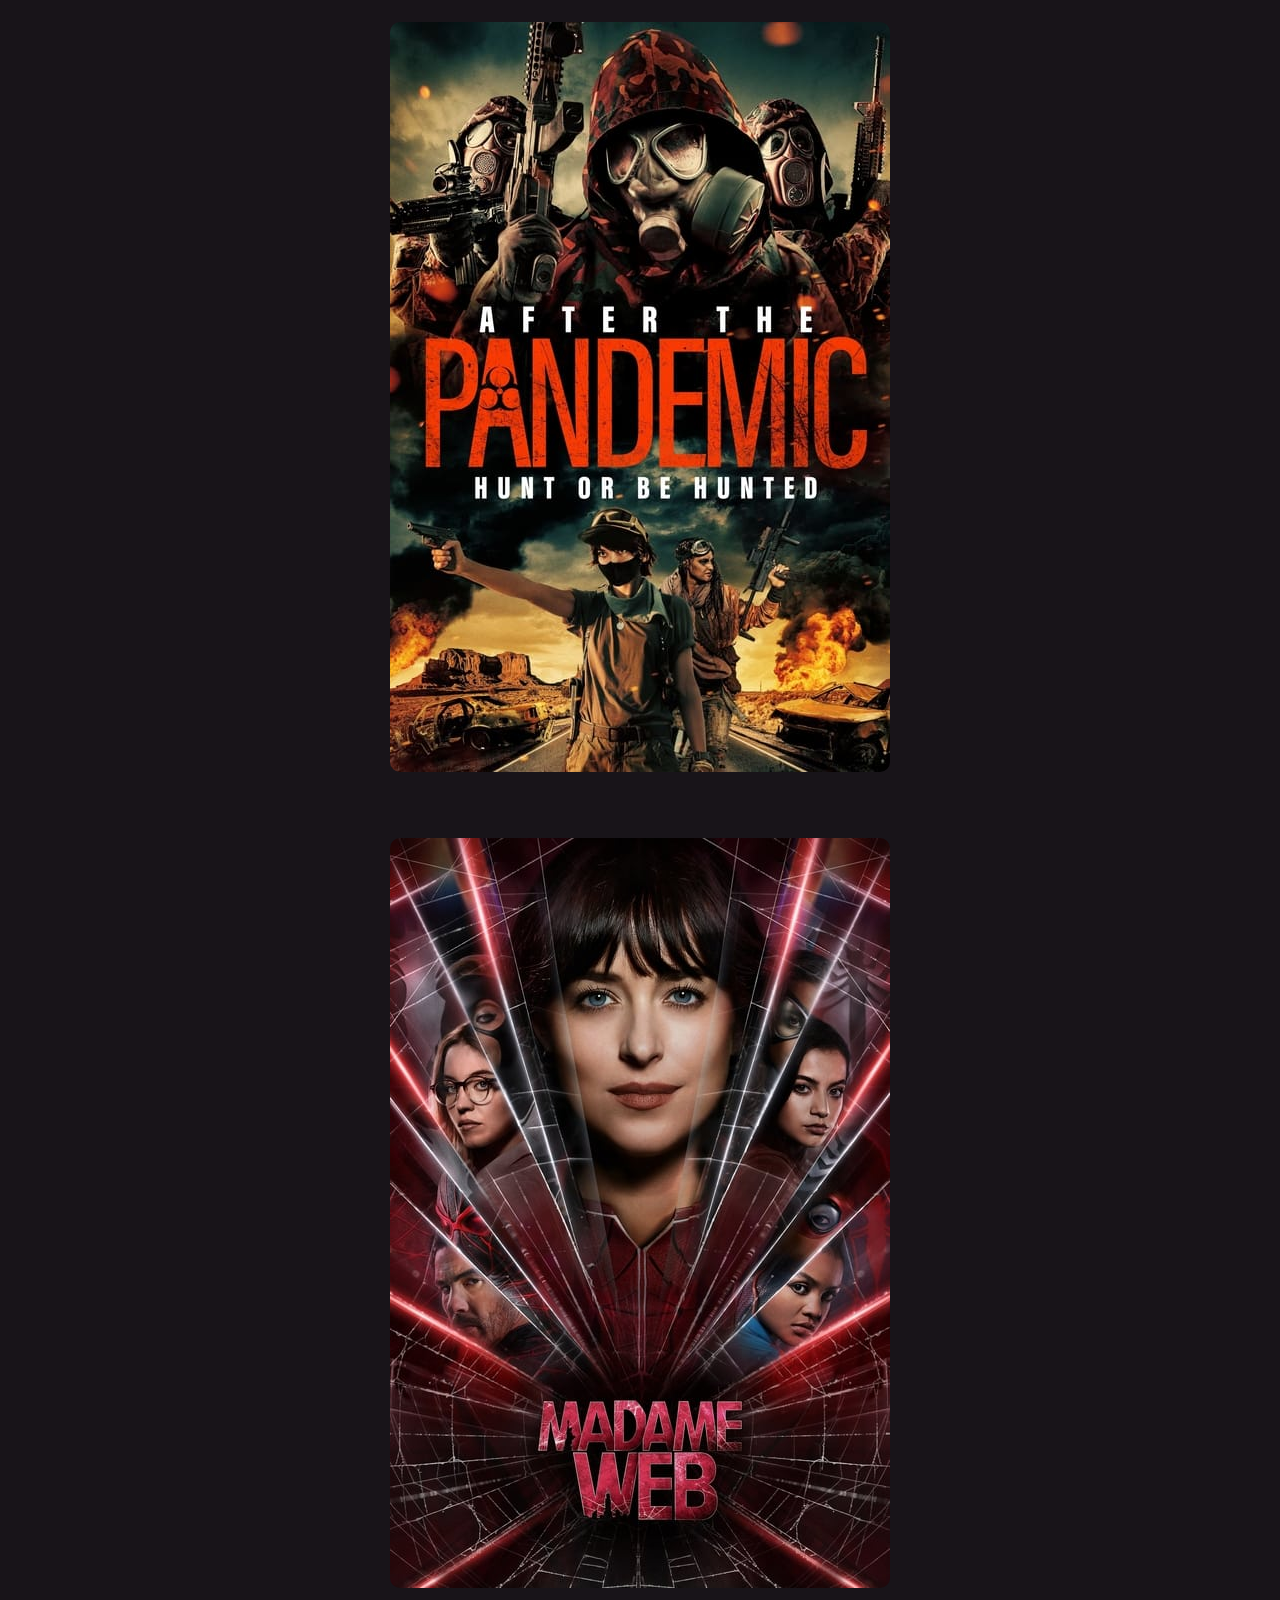
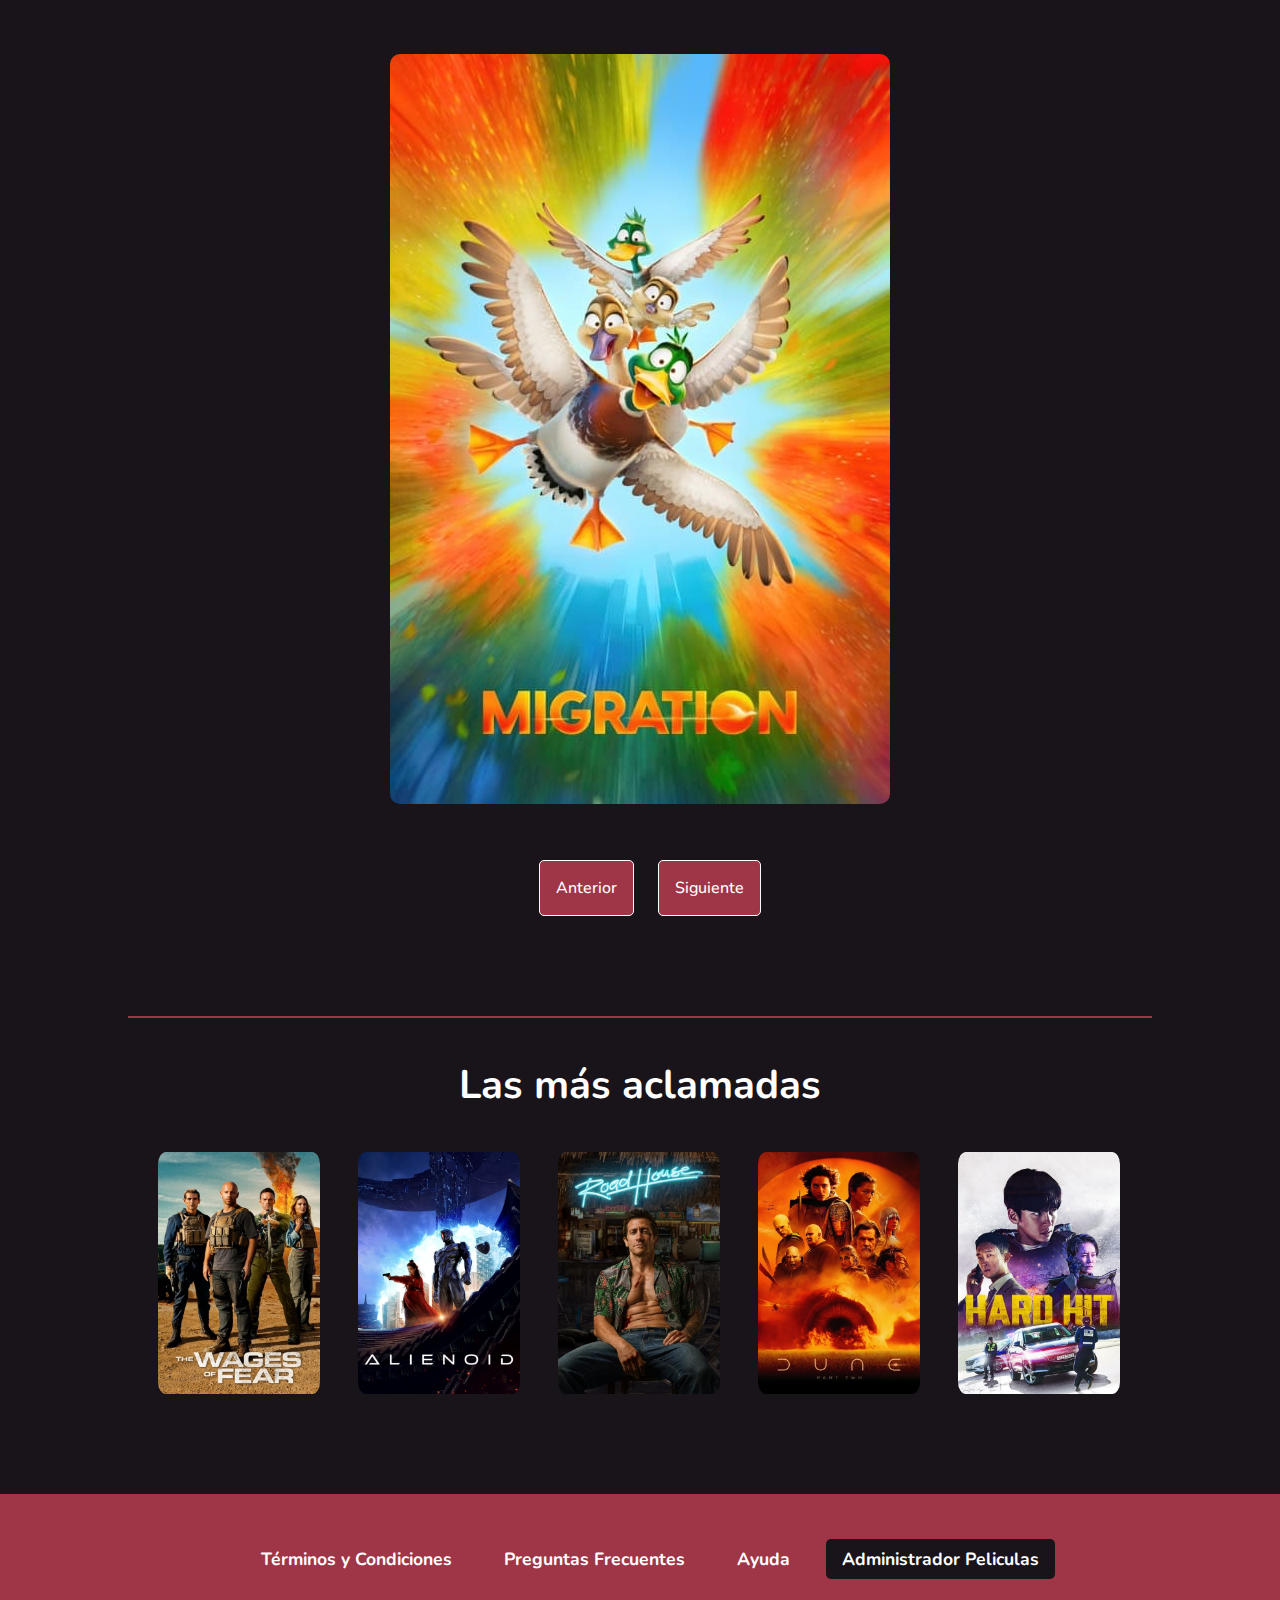
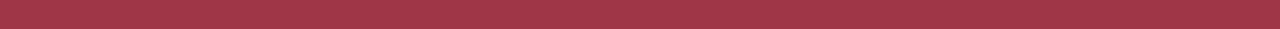
==== commit 5610ba34: "Modificaciones varias" ====
--- a/index.html
+++ b/index.html
@@ -10,7 +10,40 @@
 </head>
 
 <body>
-    <div id="header-container"></div>
+    <header class="header">
+        <a class="anclaLogo" href="#" onclick="showLoginRegister(); return false;">
+            <i class="fa fa-film"></i>
+            <span>CAC-MOVIES</span>
+        </a>
+        <nav class="navegacion">
+    
+            <ul class="listaNav">
+                <li class="listaItem">
+                    <a class="linkNav" href="#tendencias">Tendencias</a>
+                </li>
+    
+                <li class="listaItem">
+                    <a class="linkNav" href="#tendencias">Tendencias</a>
+                </li>
+    
+                <li class="listaItem"  id="registerItem">
+                    <a class="linkNav" href="pages/registrarse.html">Registrarse</a>
+                </li>
+    
+                <li class="listaItem" id="loginItem">
+                    <a class="linkNav iniciarSesion" href="pages/iniciosesion.html">Iniciar Sesión</a>
+                </li>
+    
+                <li class="listaItem" id="saludoItem">
+                    <span class="bienvenida" id="welcomeMessage"></span>
+                </li>
+    
+                <li class="listaItem" id="API Pokemón">
+                    <a class="linkNav Api" href="pages/index_api2.html">API</a>
+                </li>
+            </ul>
+        </nav>
+    </header>
     
     <main id="main" class="main">
         <section class="sectionPrincipal">
@@ -198,7 +231,7 @@
 
     <div id="footer-container"></div>
 
-    <script src="js/cabecera.js"></script>
+    <script src="js/pie.js"></script>
 
     <script src="js/saludo.js"></script>
 </body>
